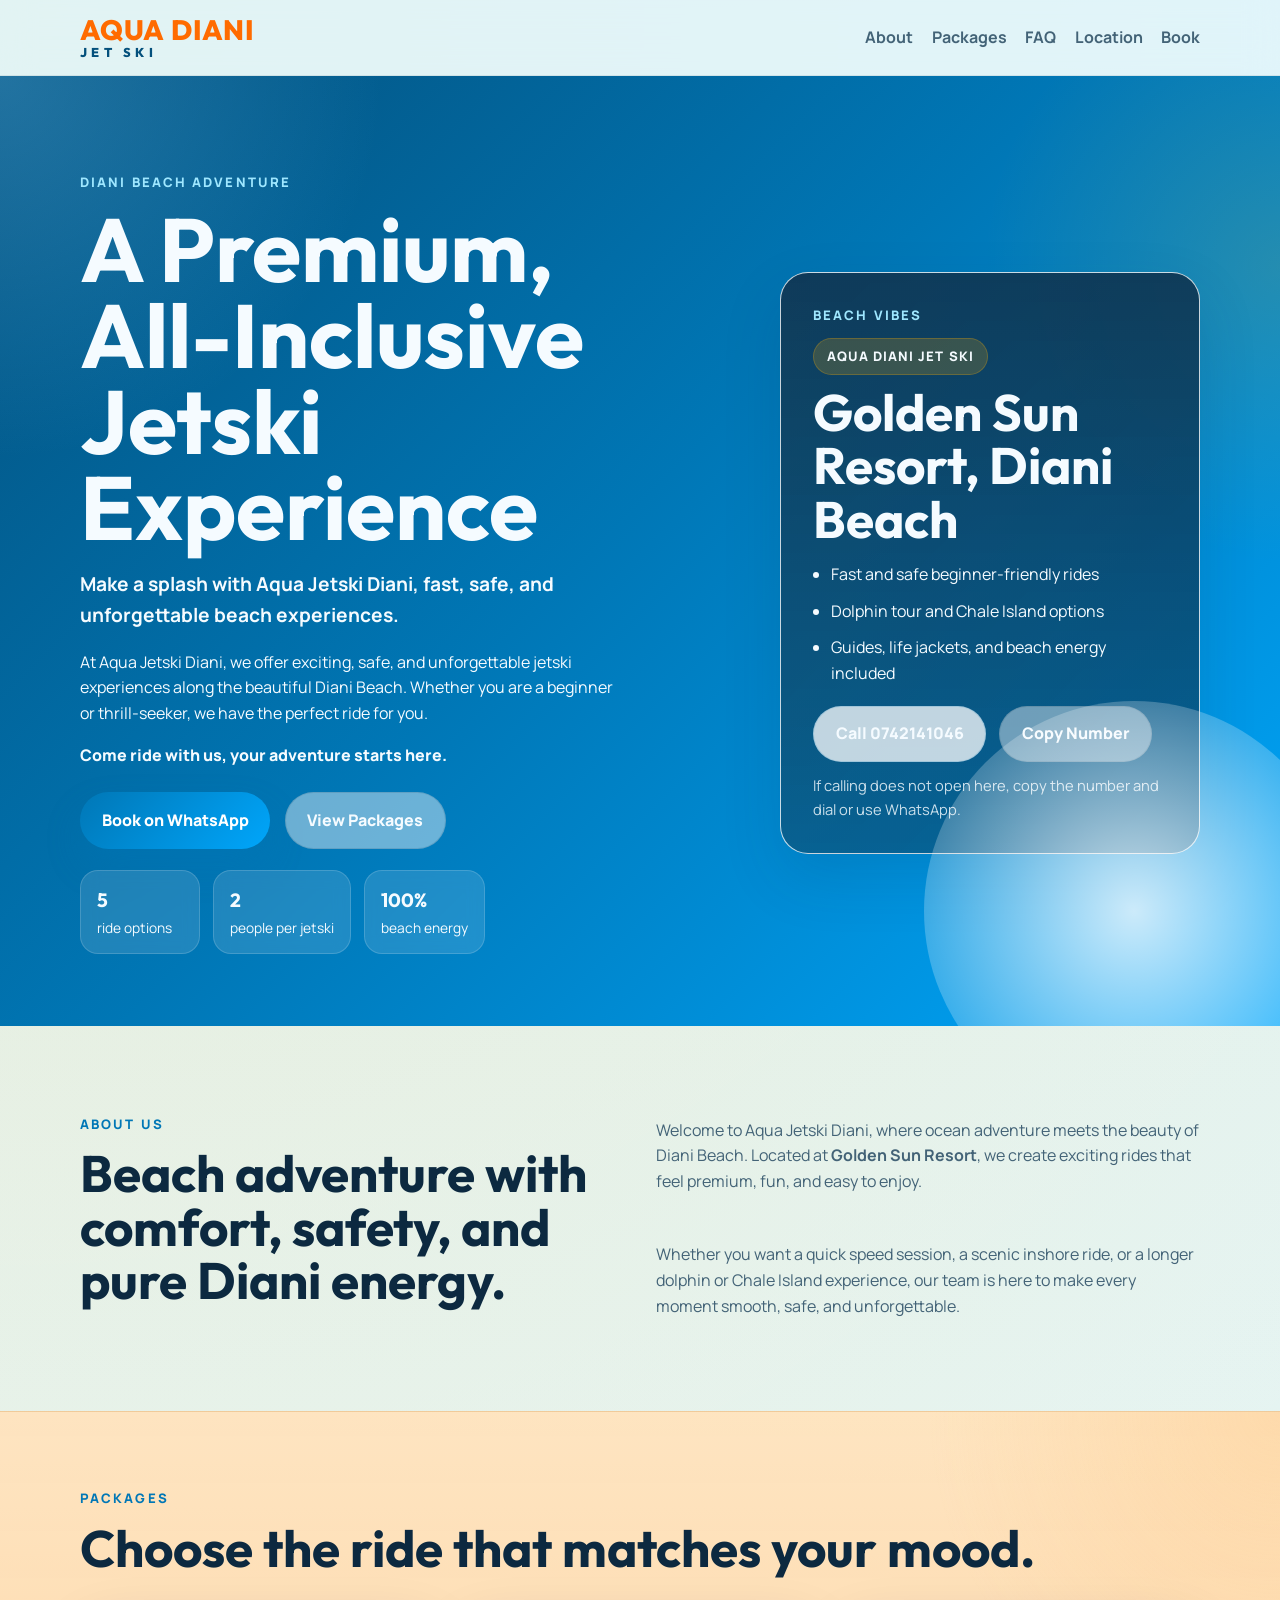
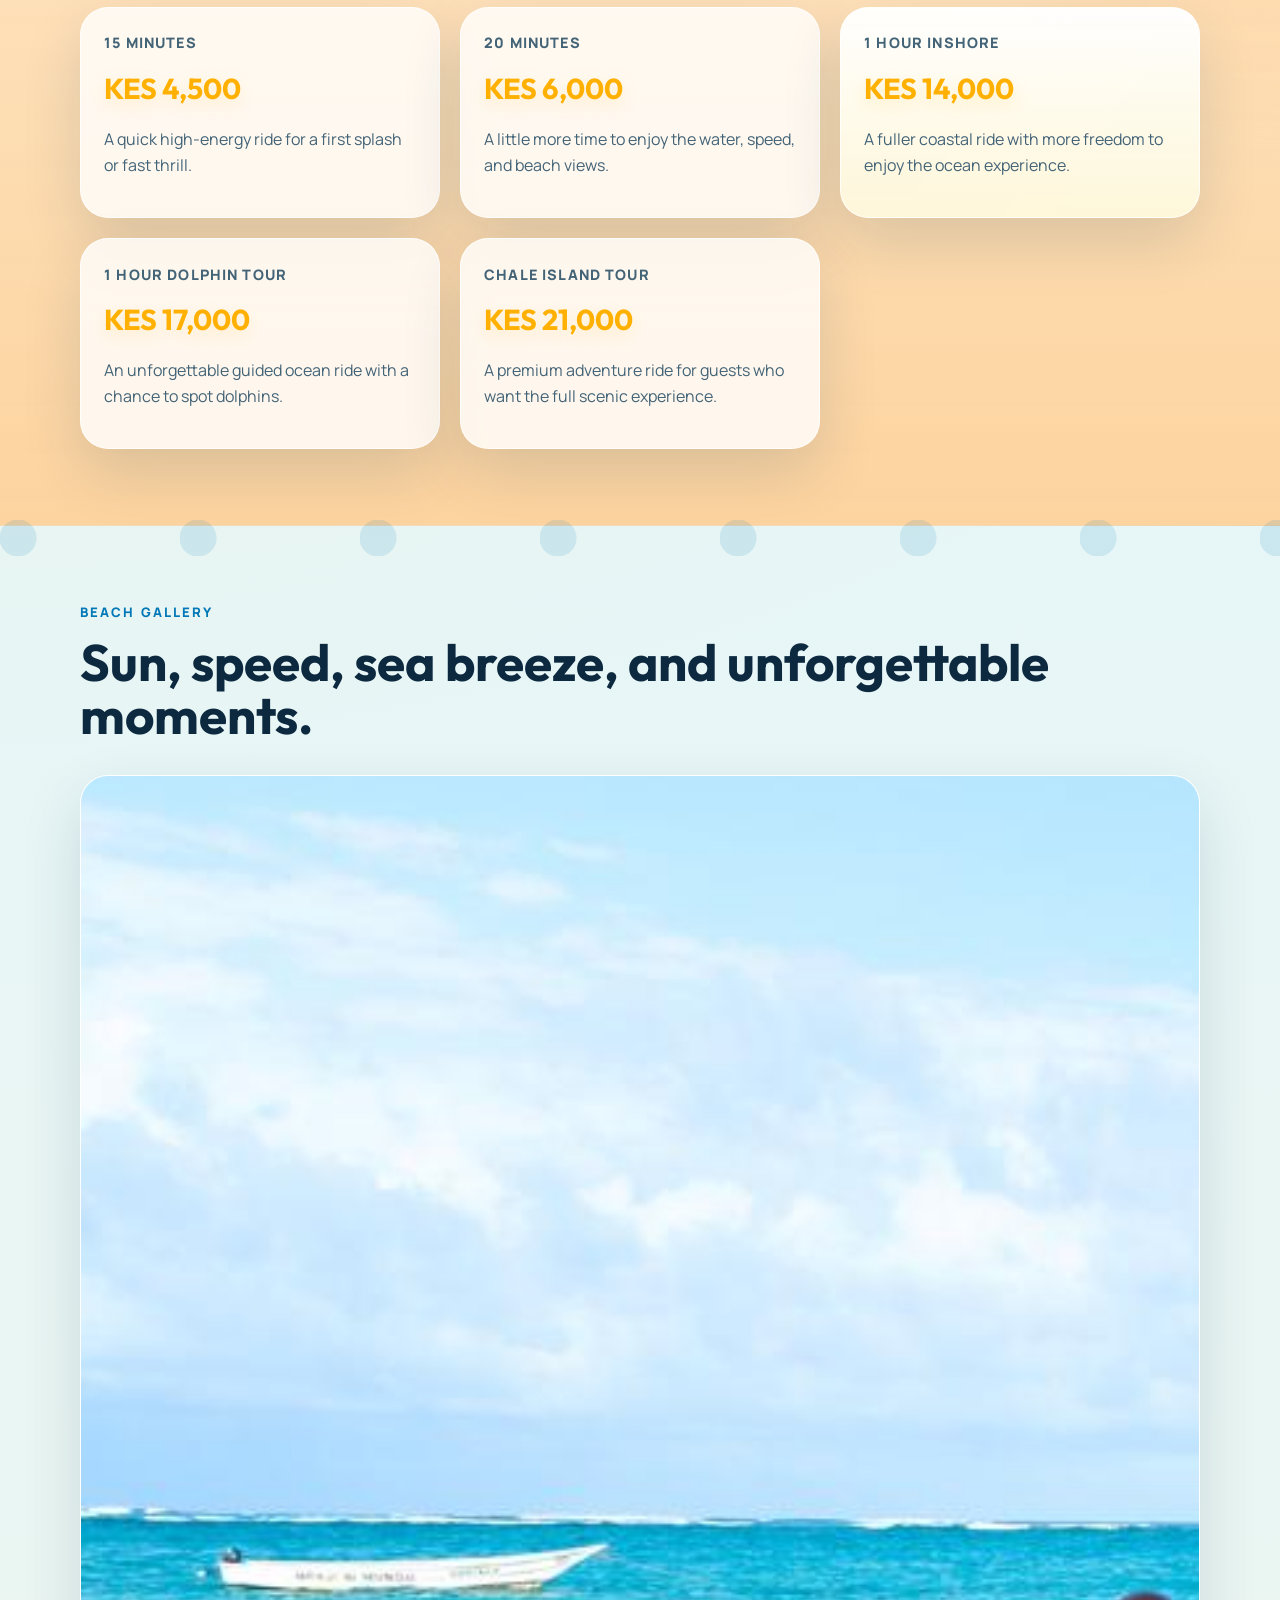
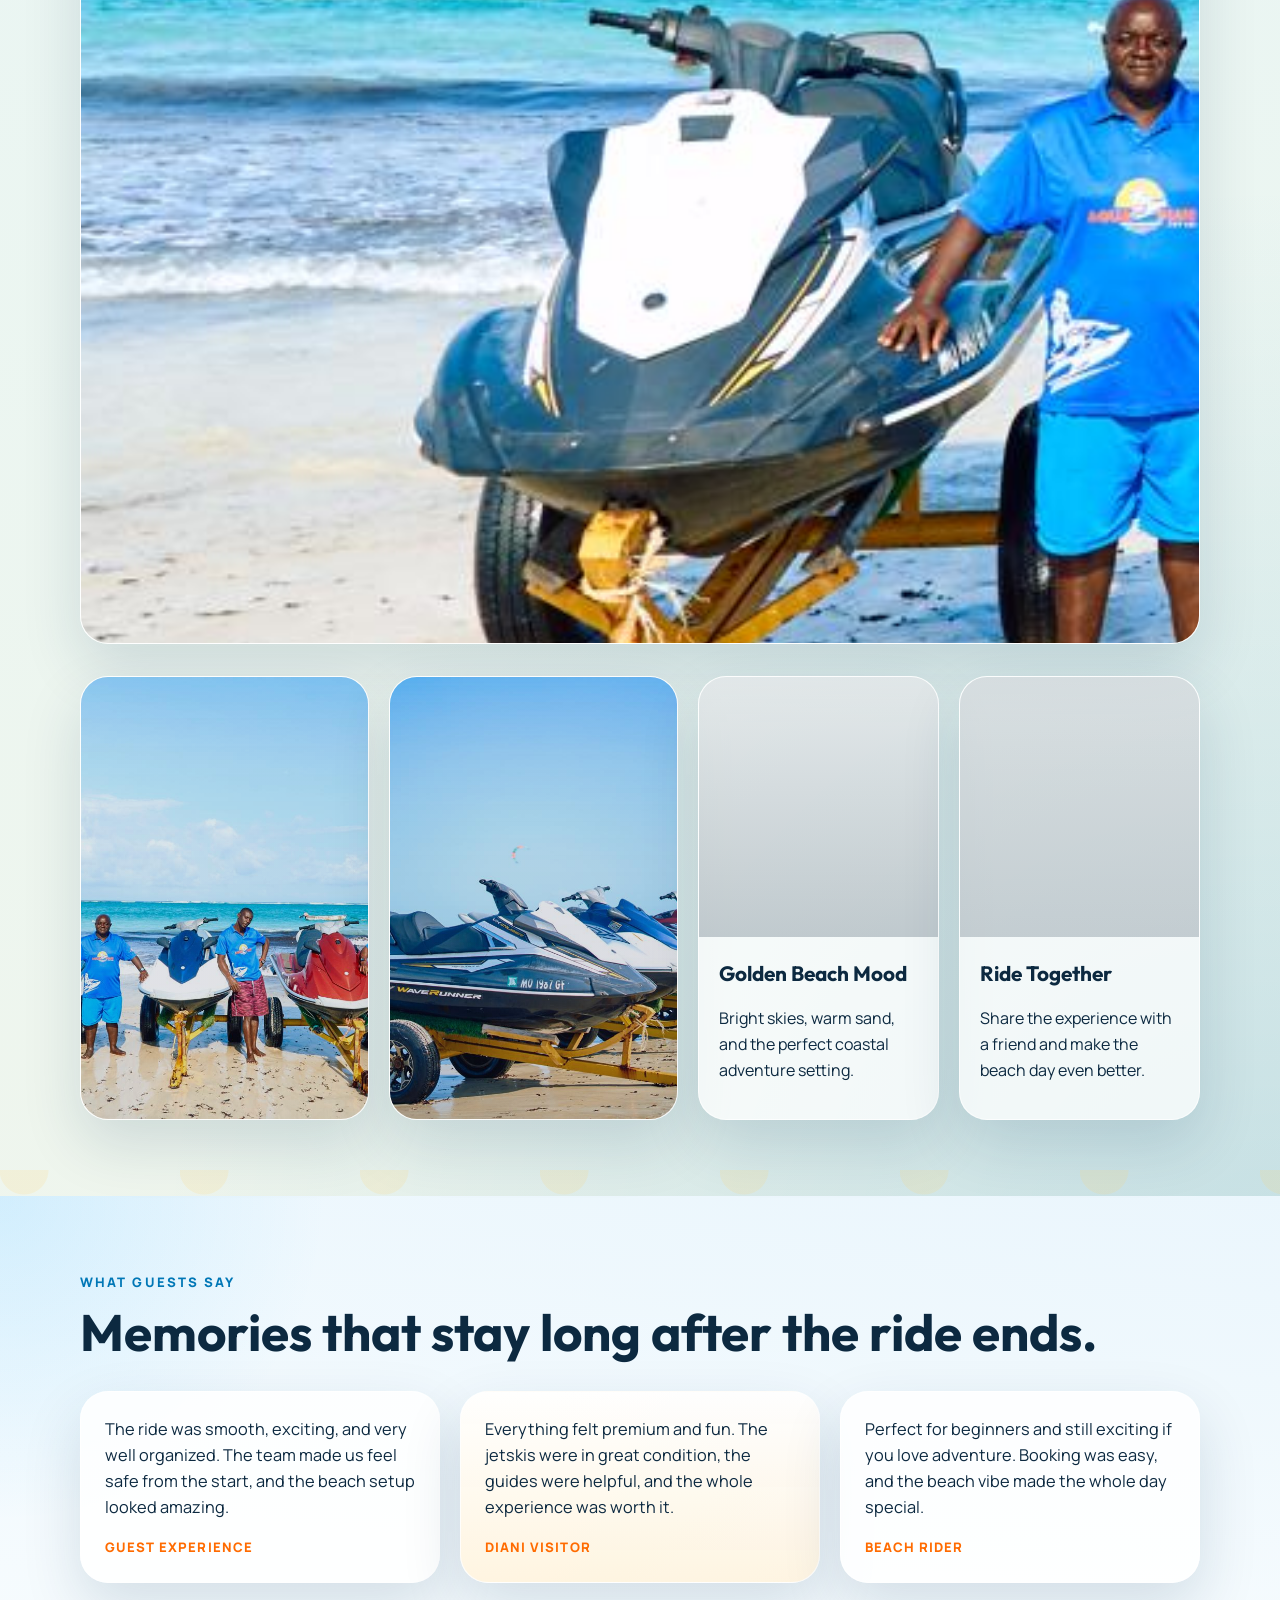
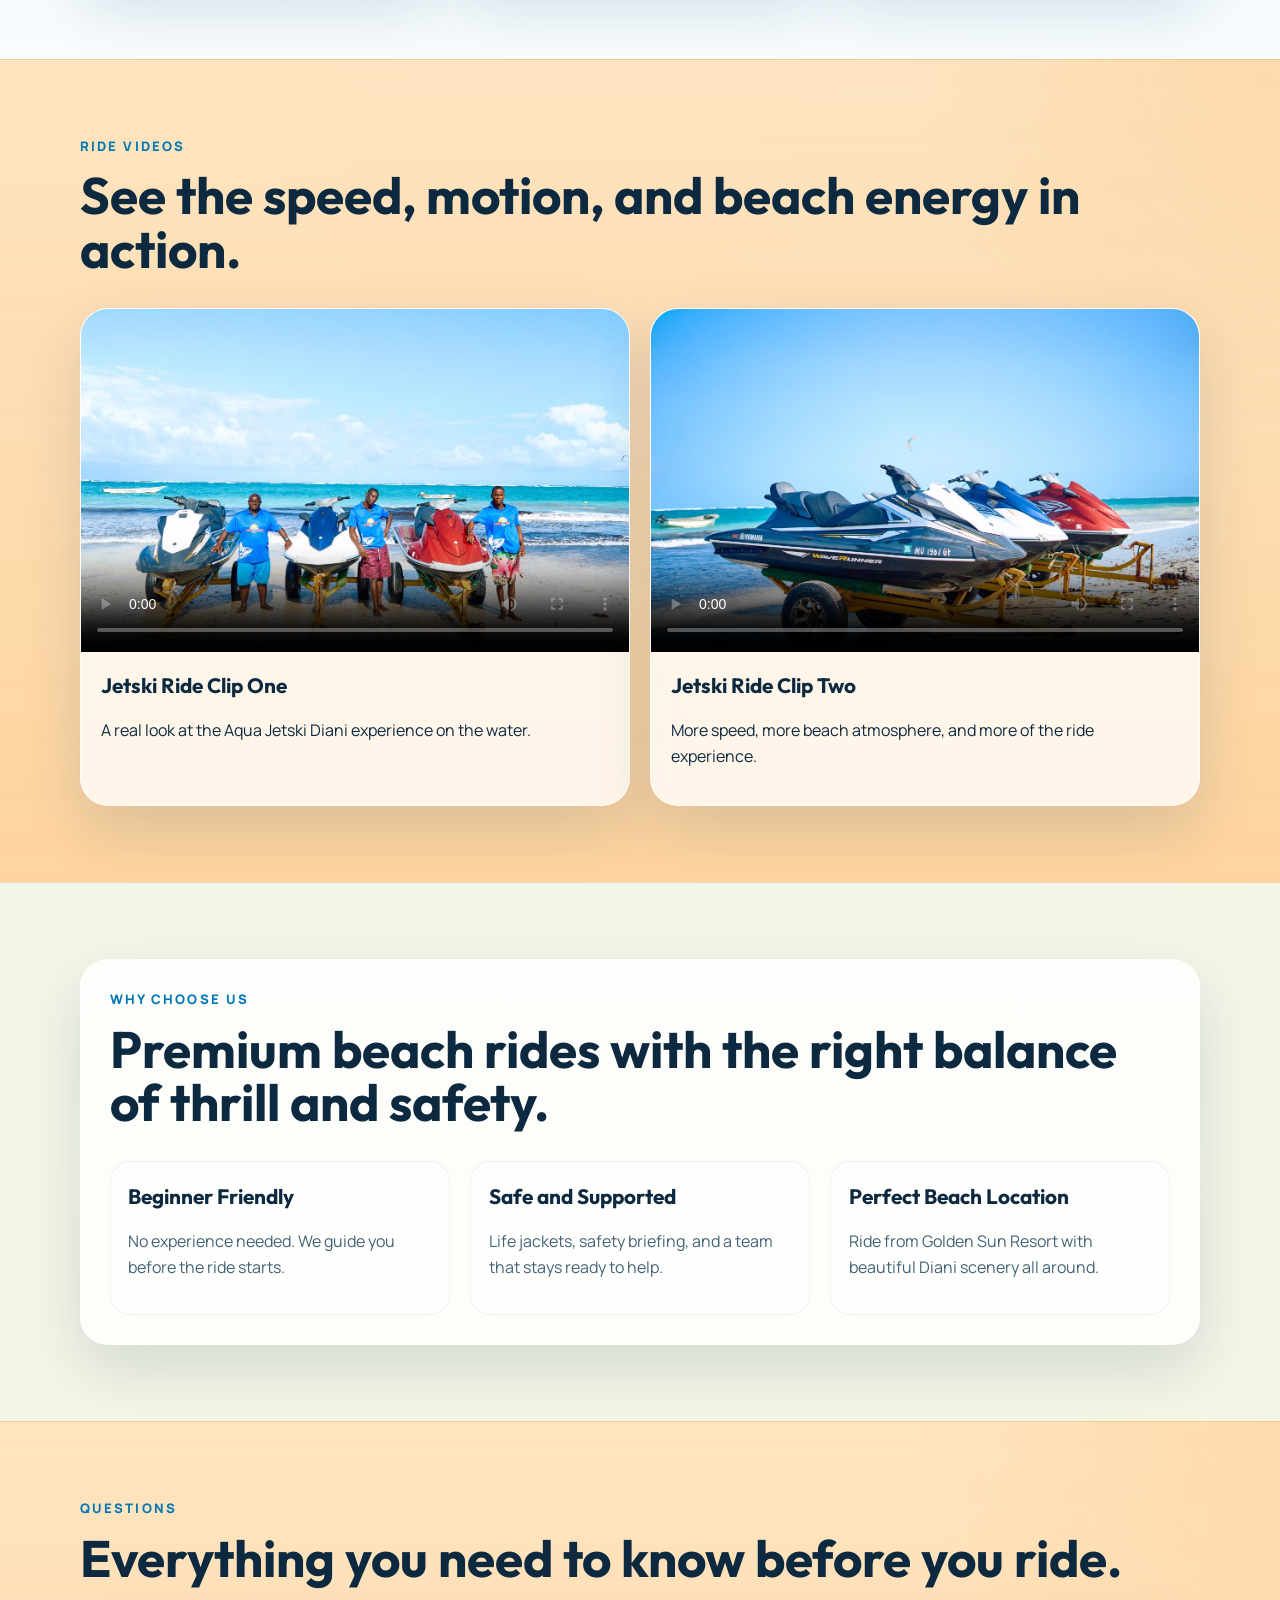
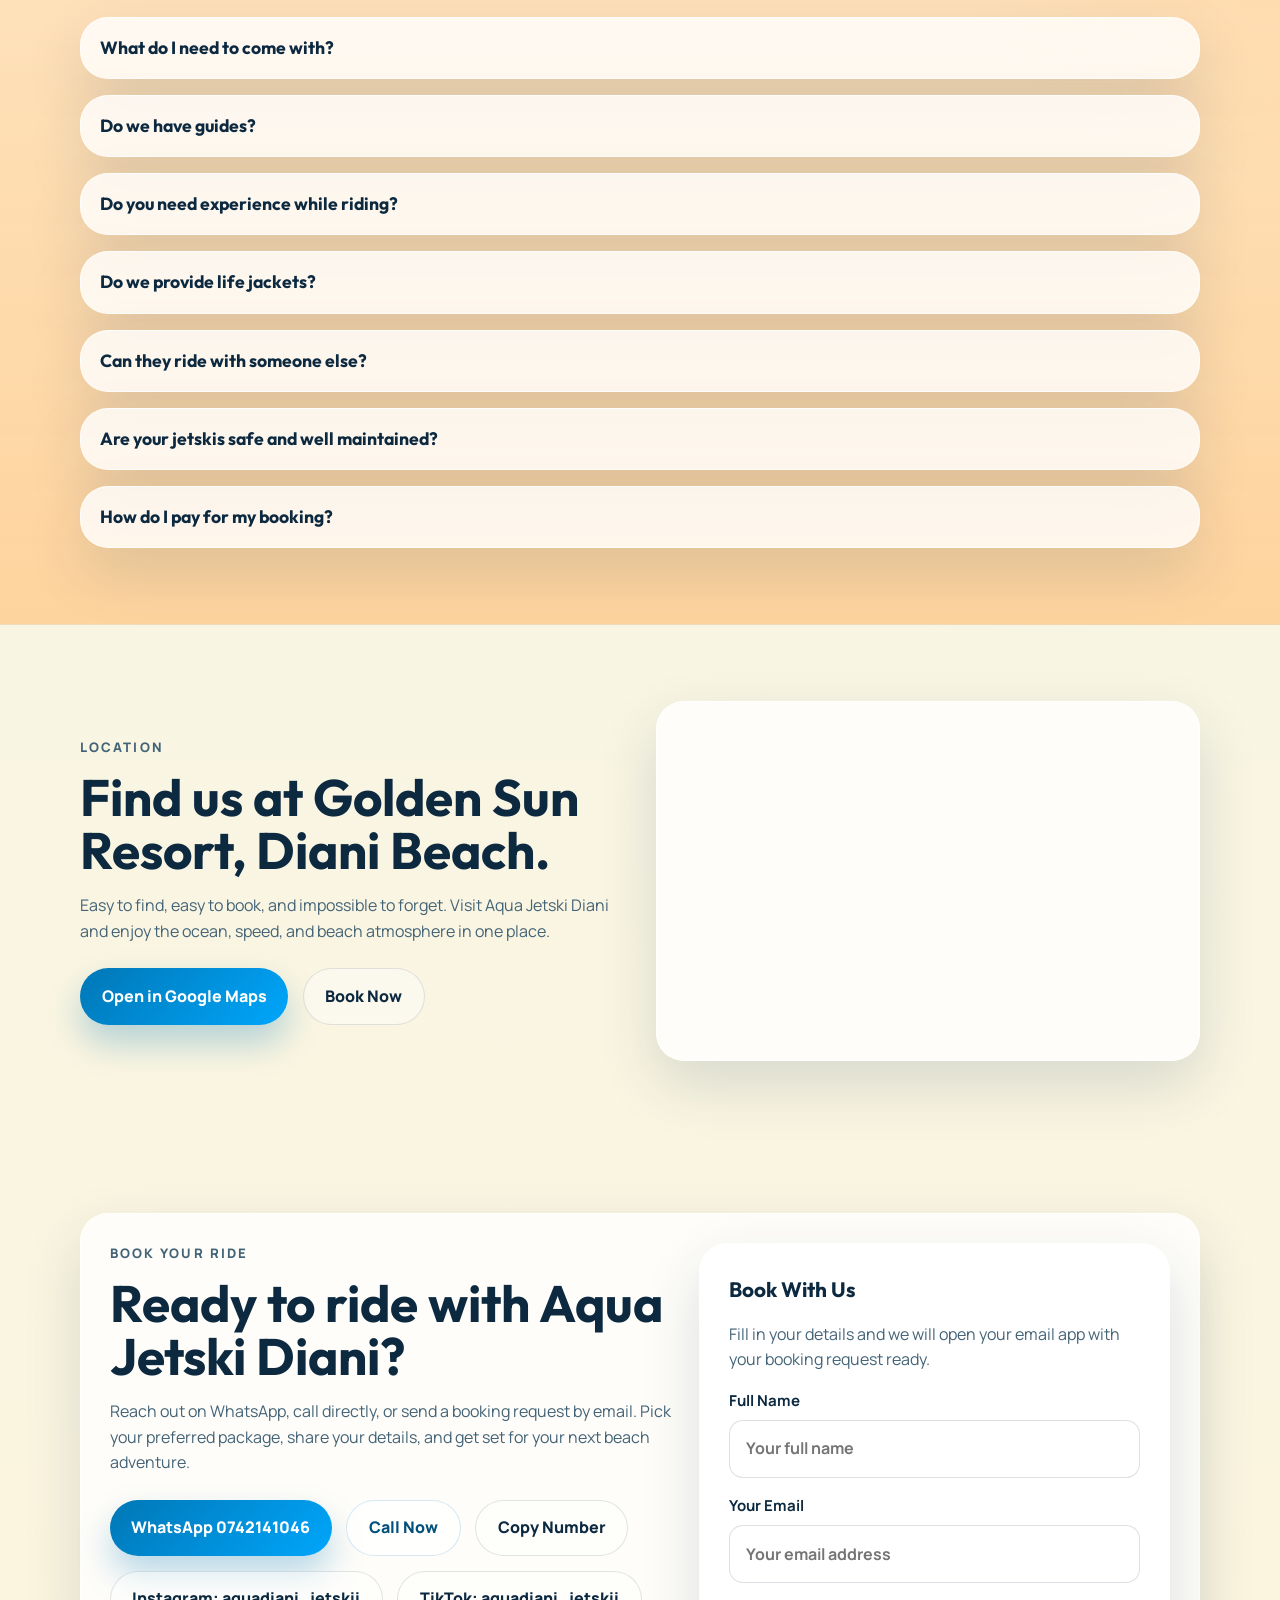
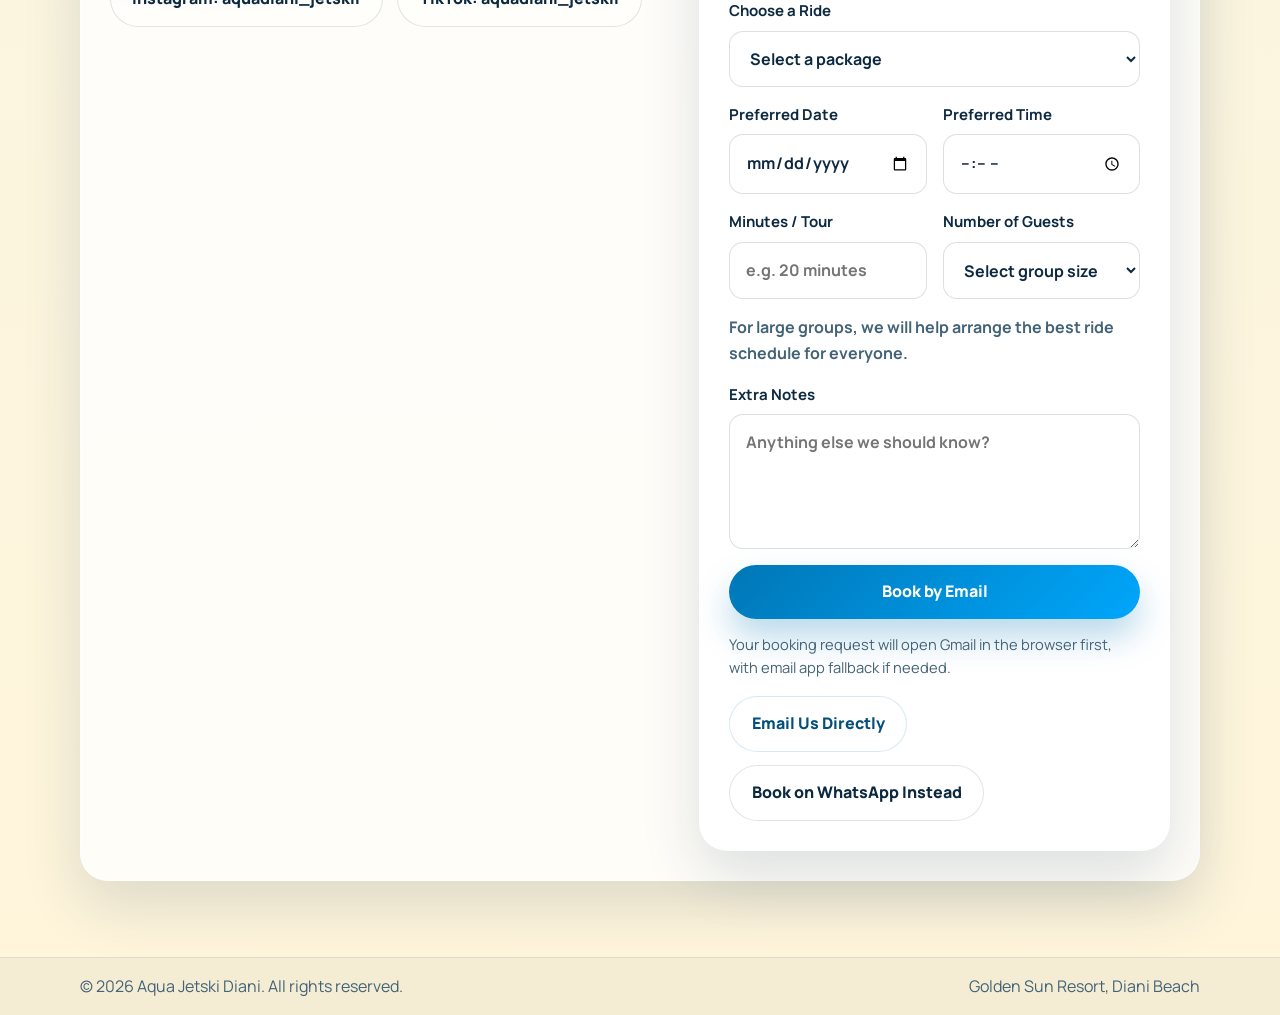
==== index.html @ 15bc35ec "Add files via upload" ====
<!DOCTYPE html>
<html lang="en">
<head>
    <meta charset="UTF-8">
    <meta http-equiv="refresh" content="0; url=aquajetski.html">
    <meta name="viewport" content="width=device-width, initial-scale=1.0">
    <title>Aqua Jetski Diani</title>
    <script>
        window.location.replace("aquajetski.html");
    </script>
</head>
<body>
    <p>Redirecting to <a href="aquajetski.html">Aqua Jetski Diani</a>...</p>
</body>
</html>
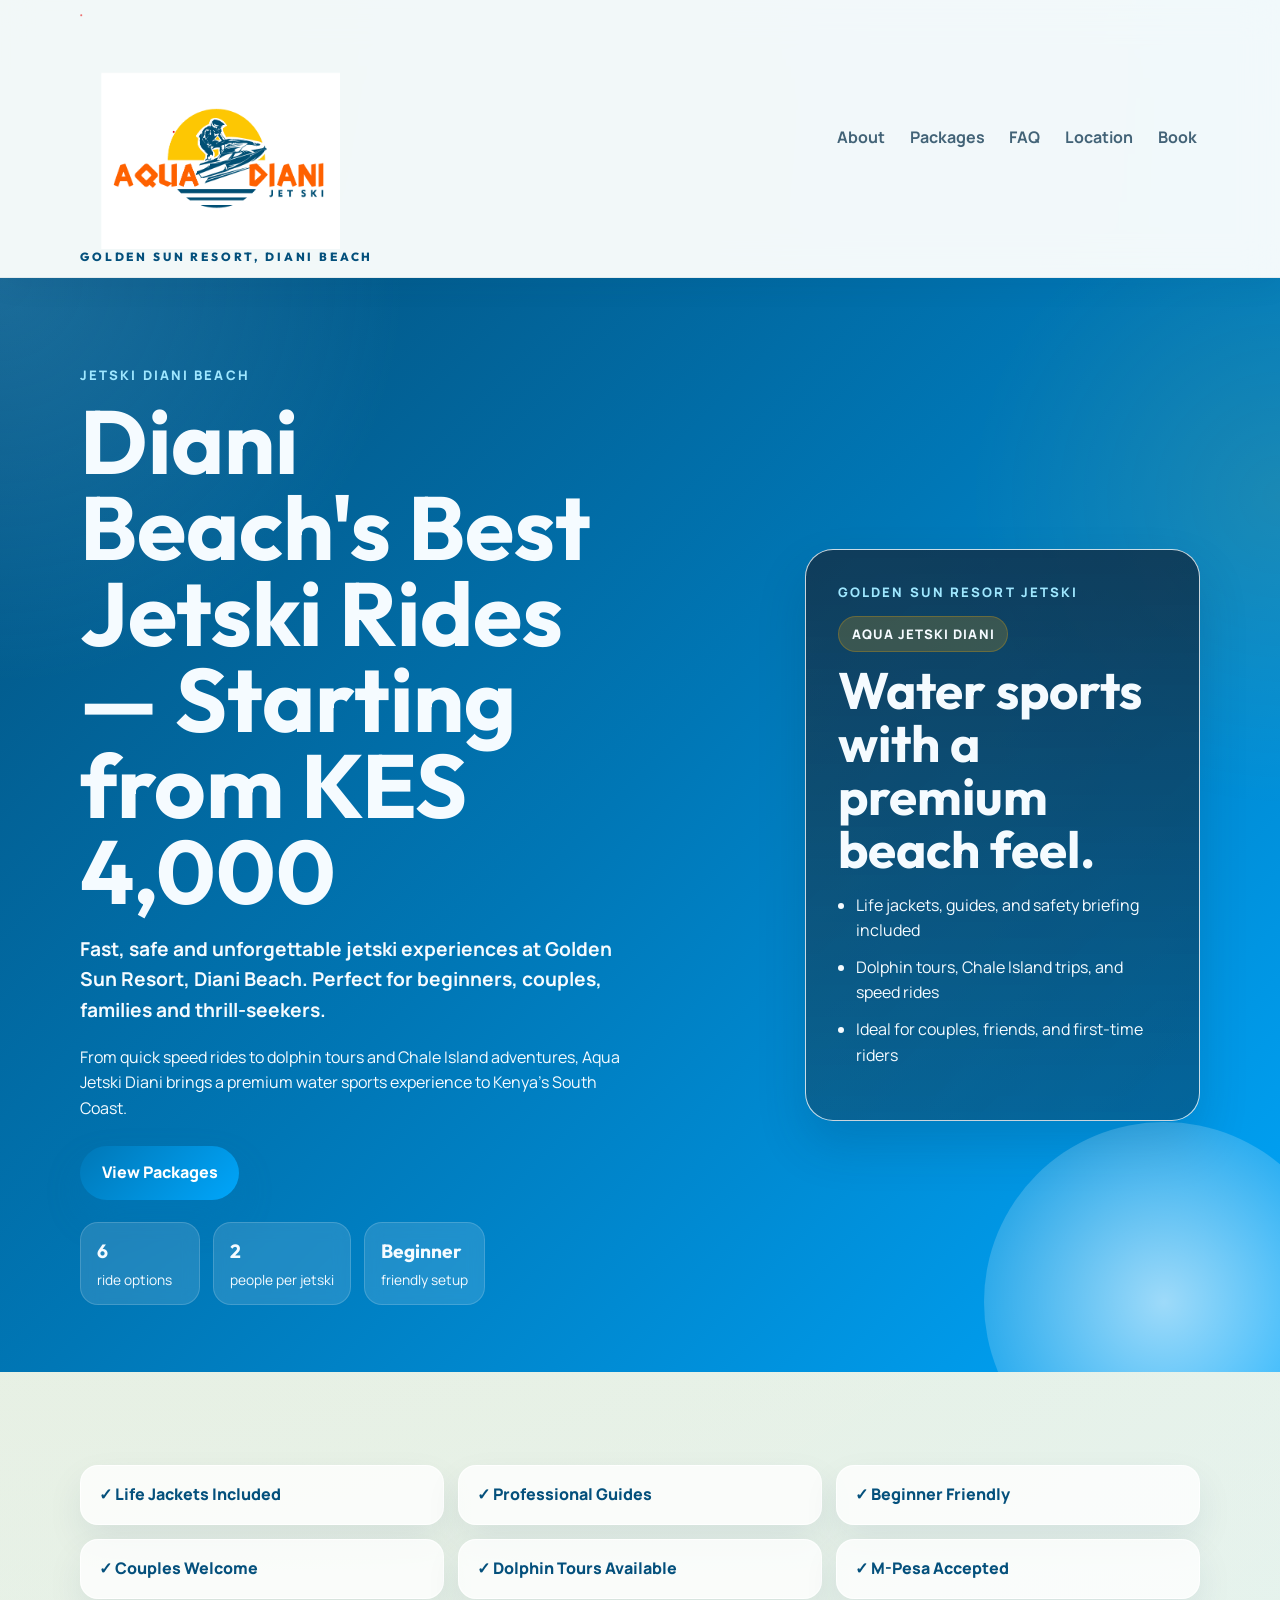
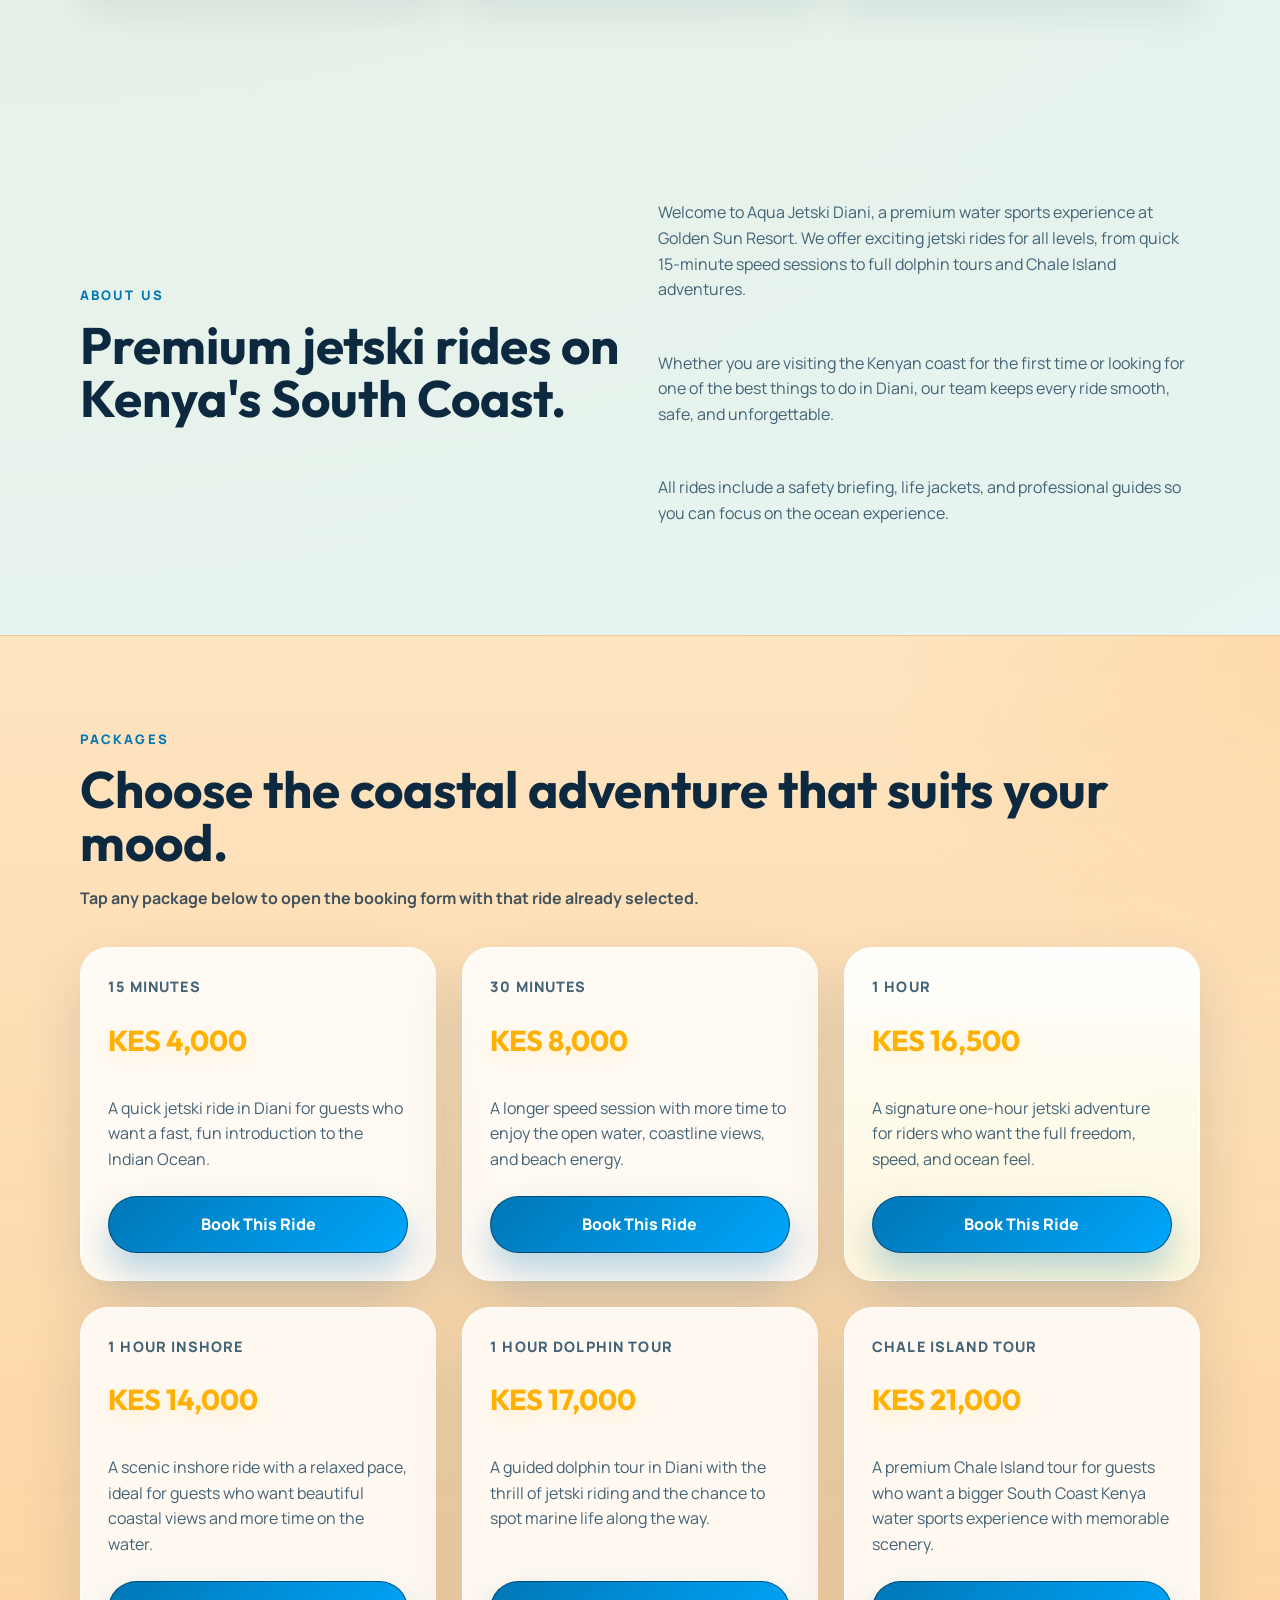
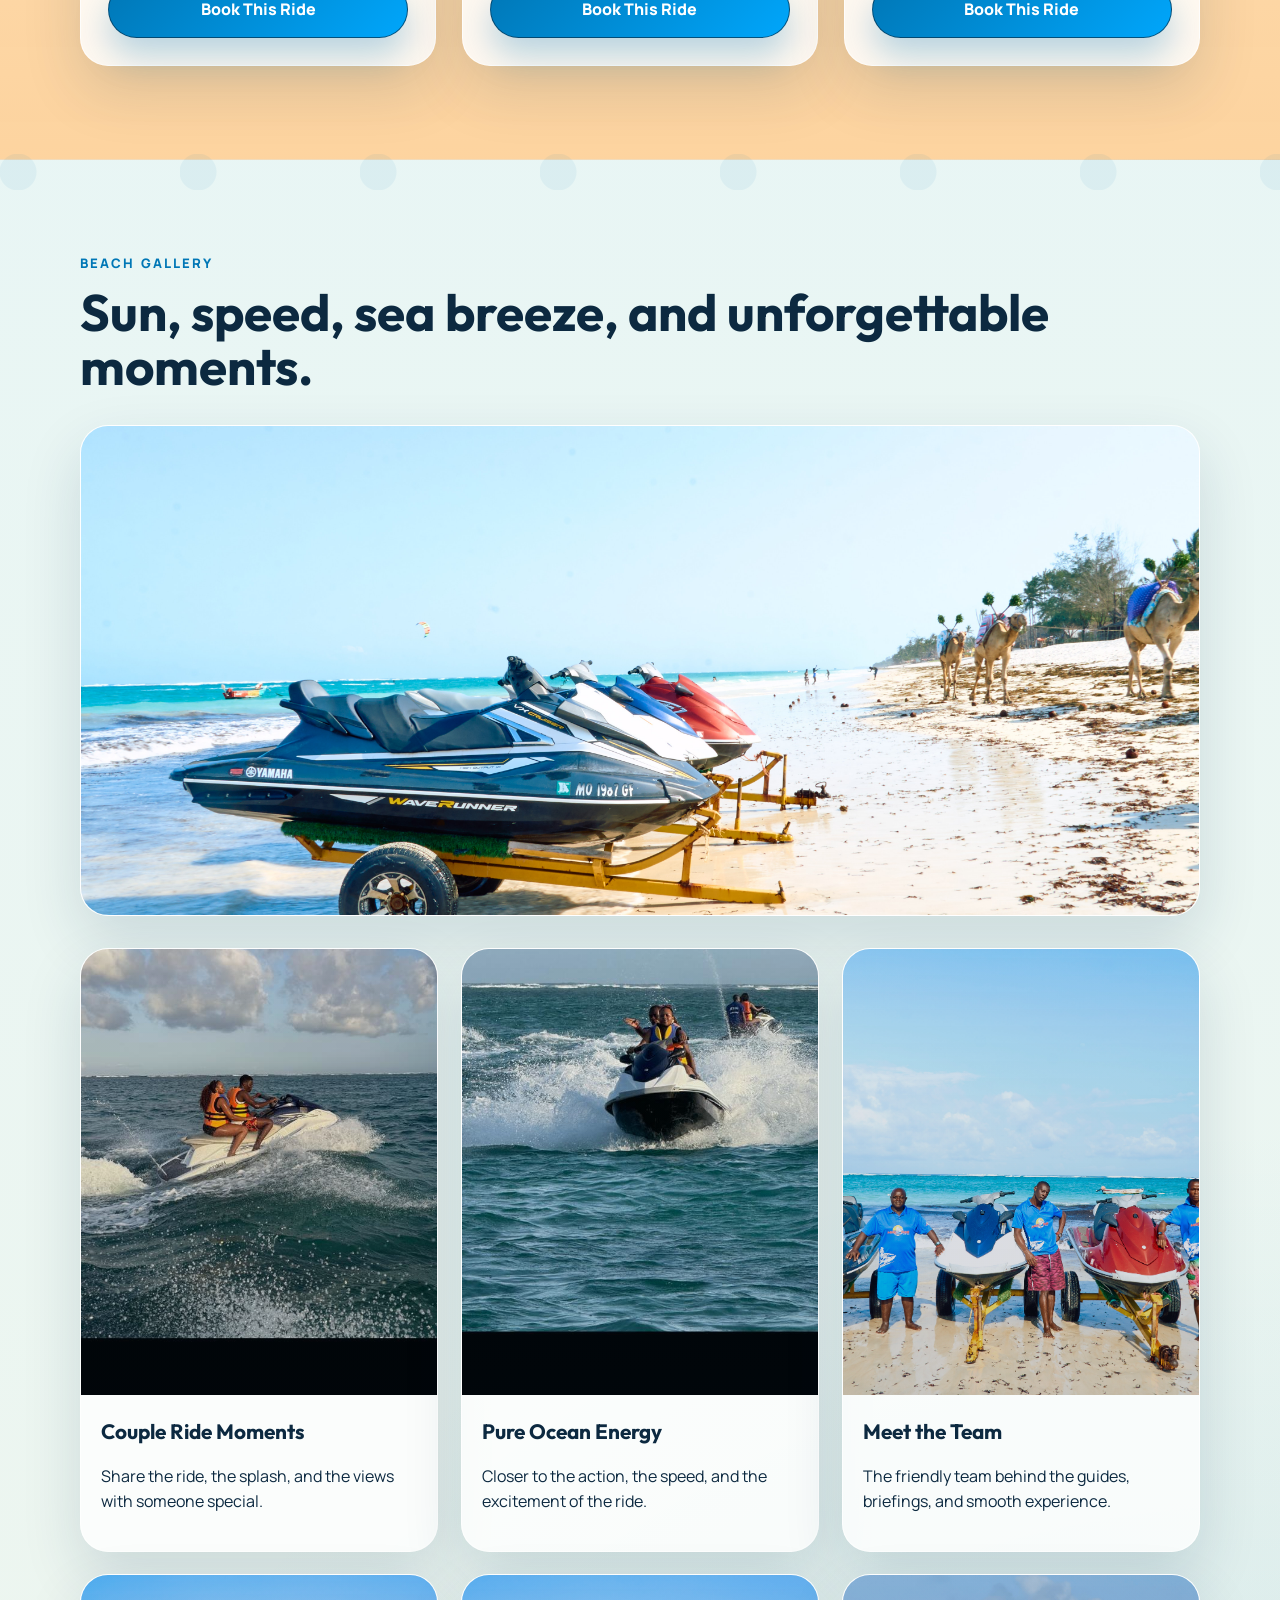
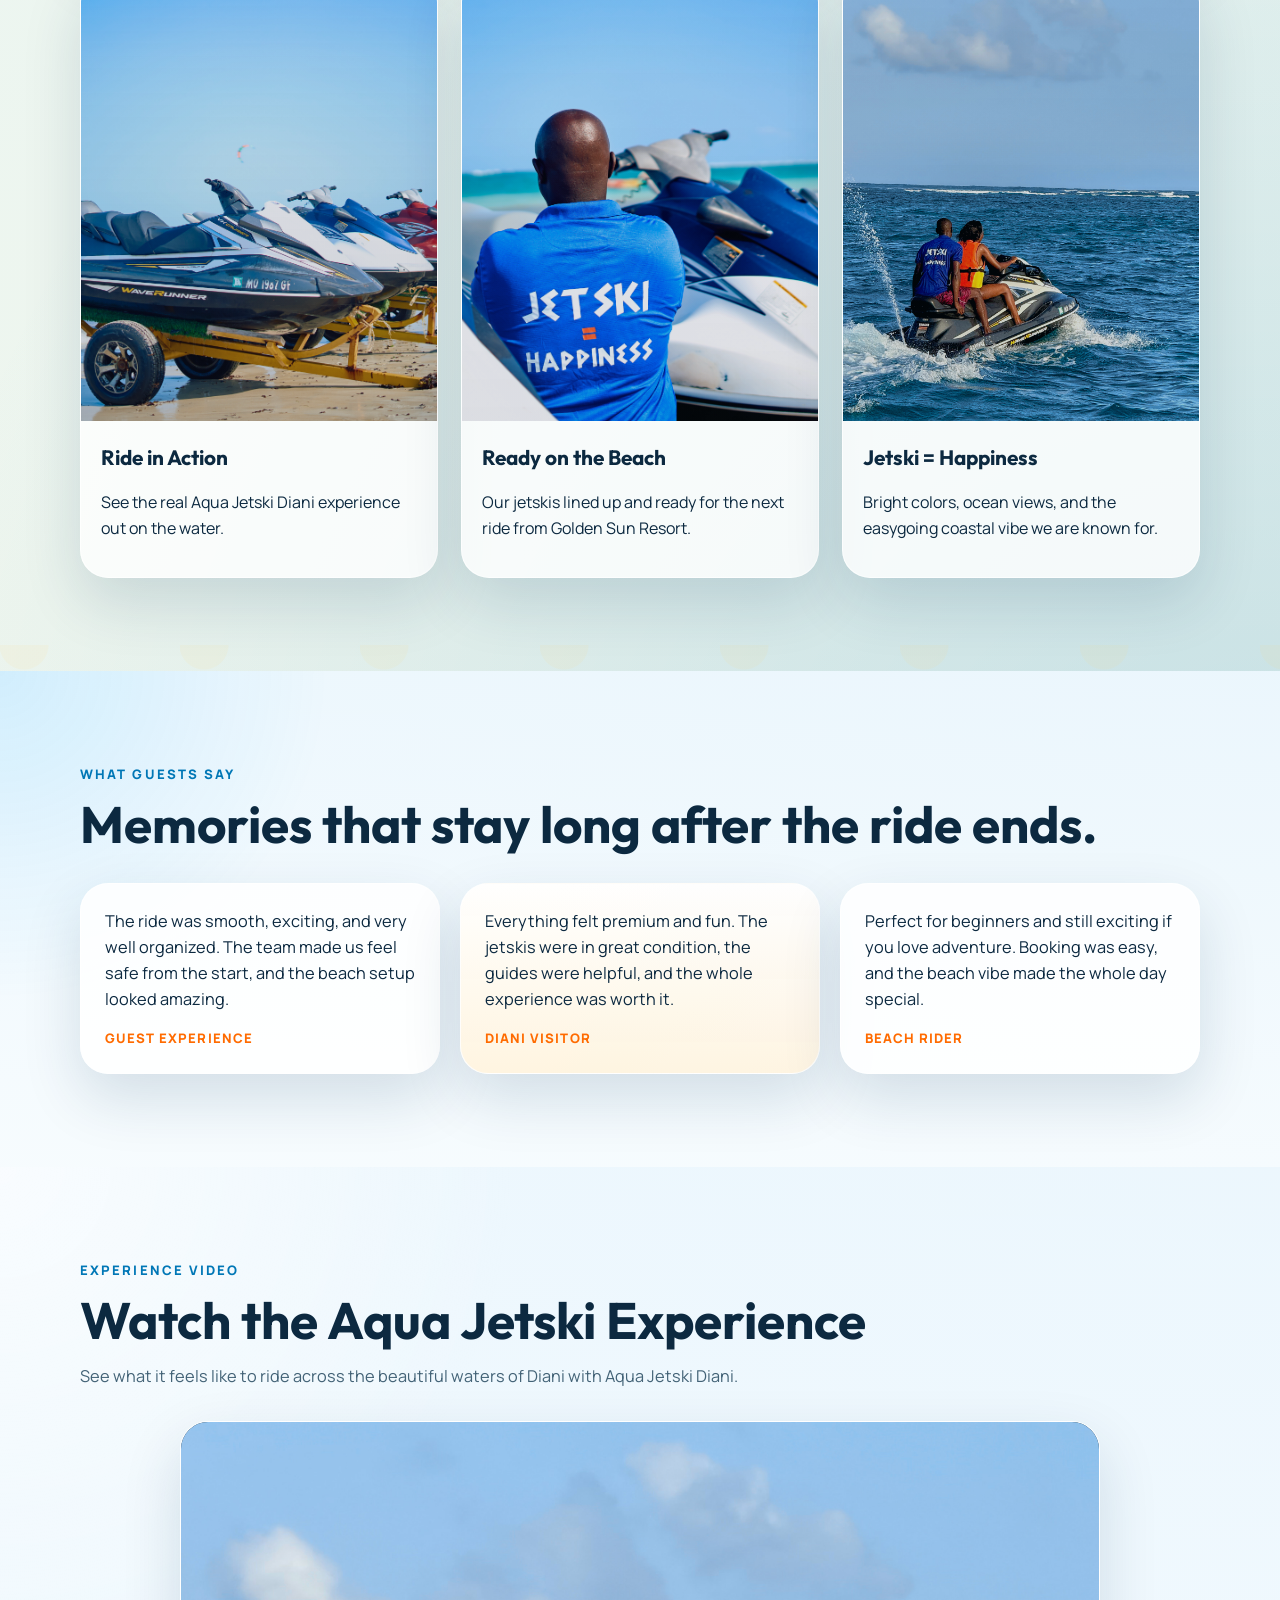
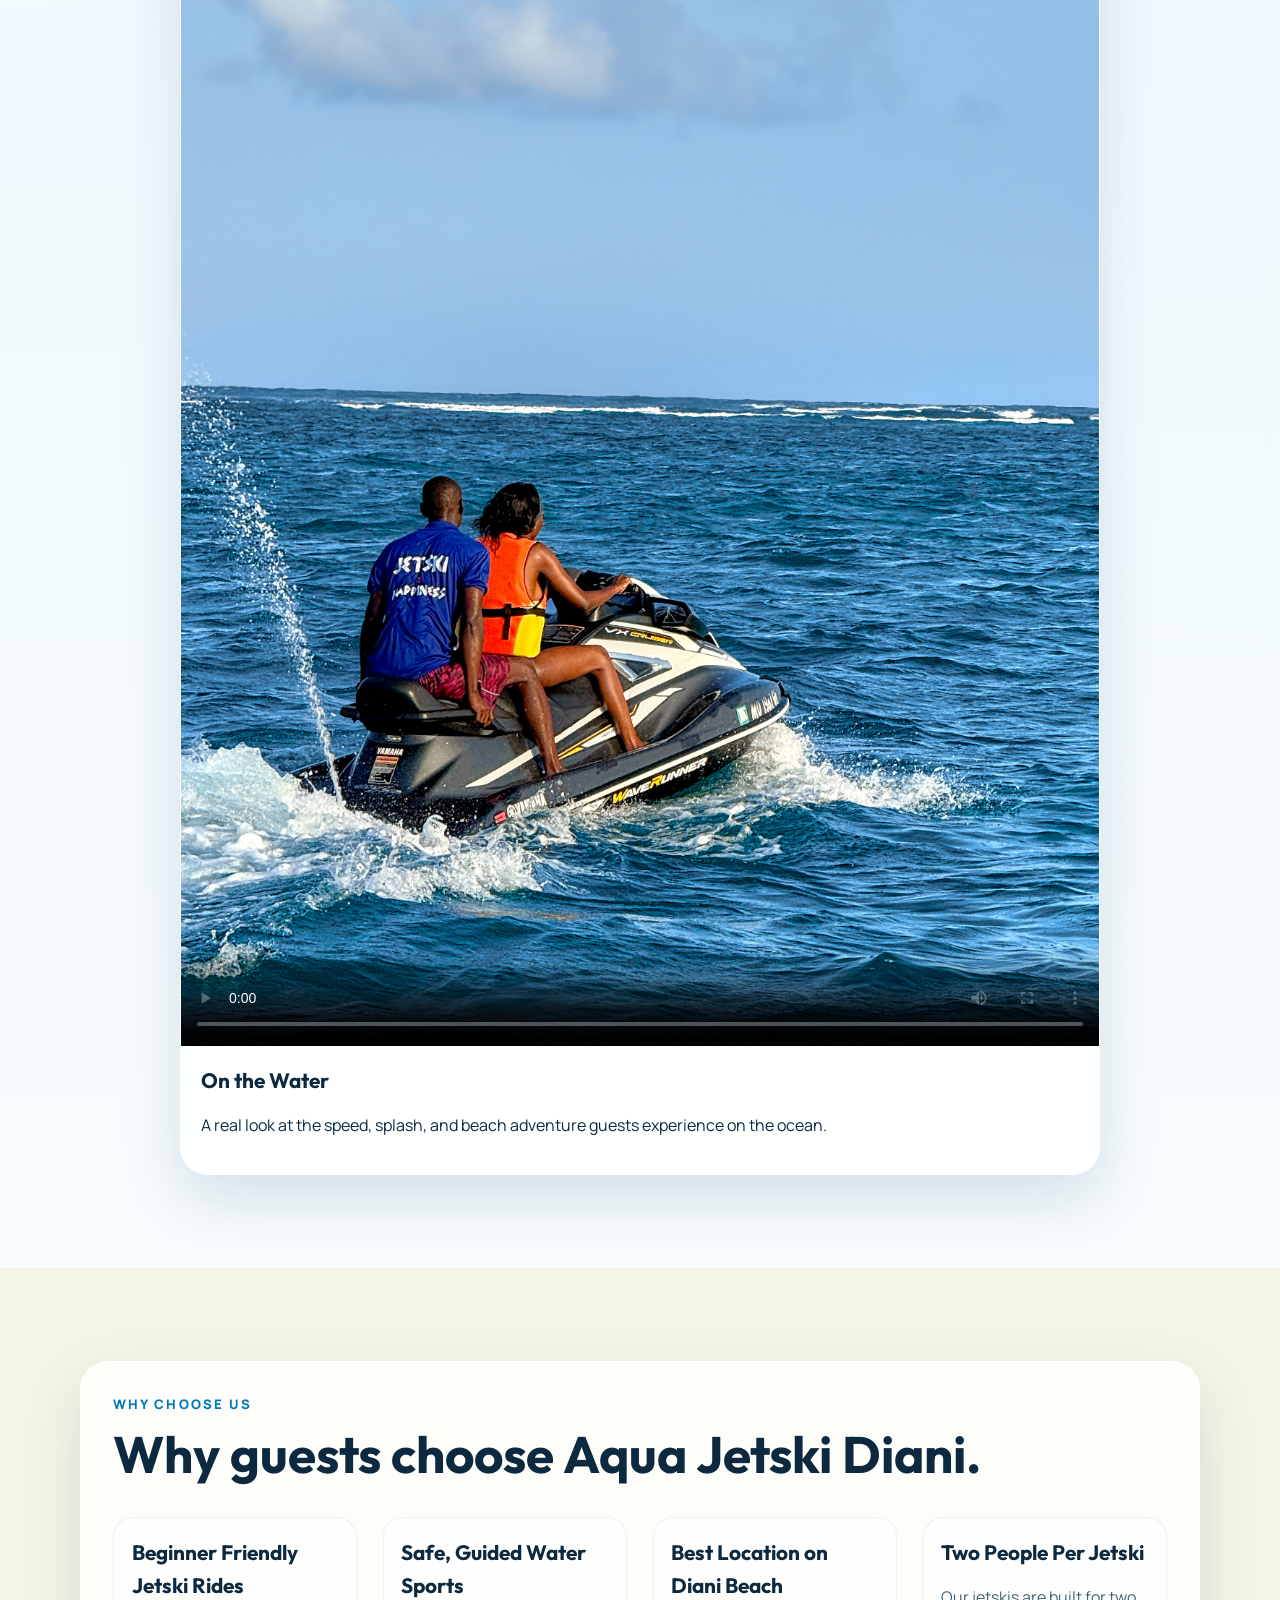
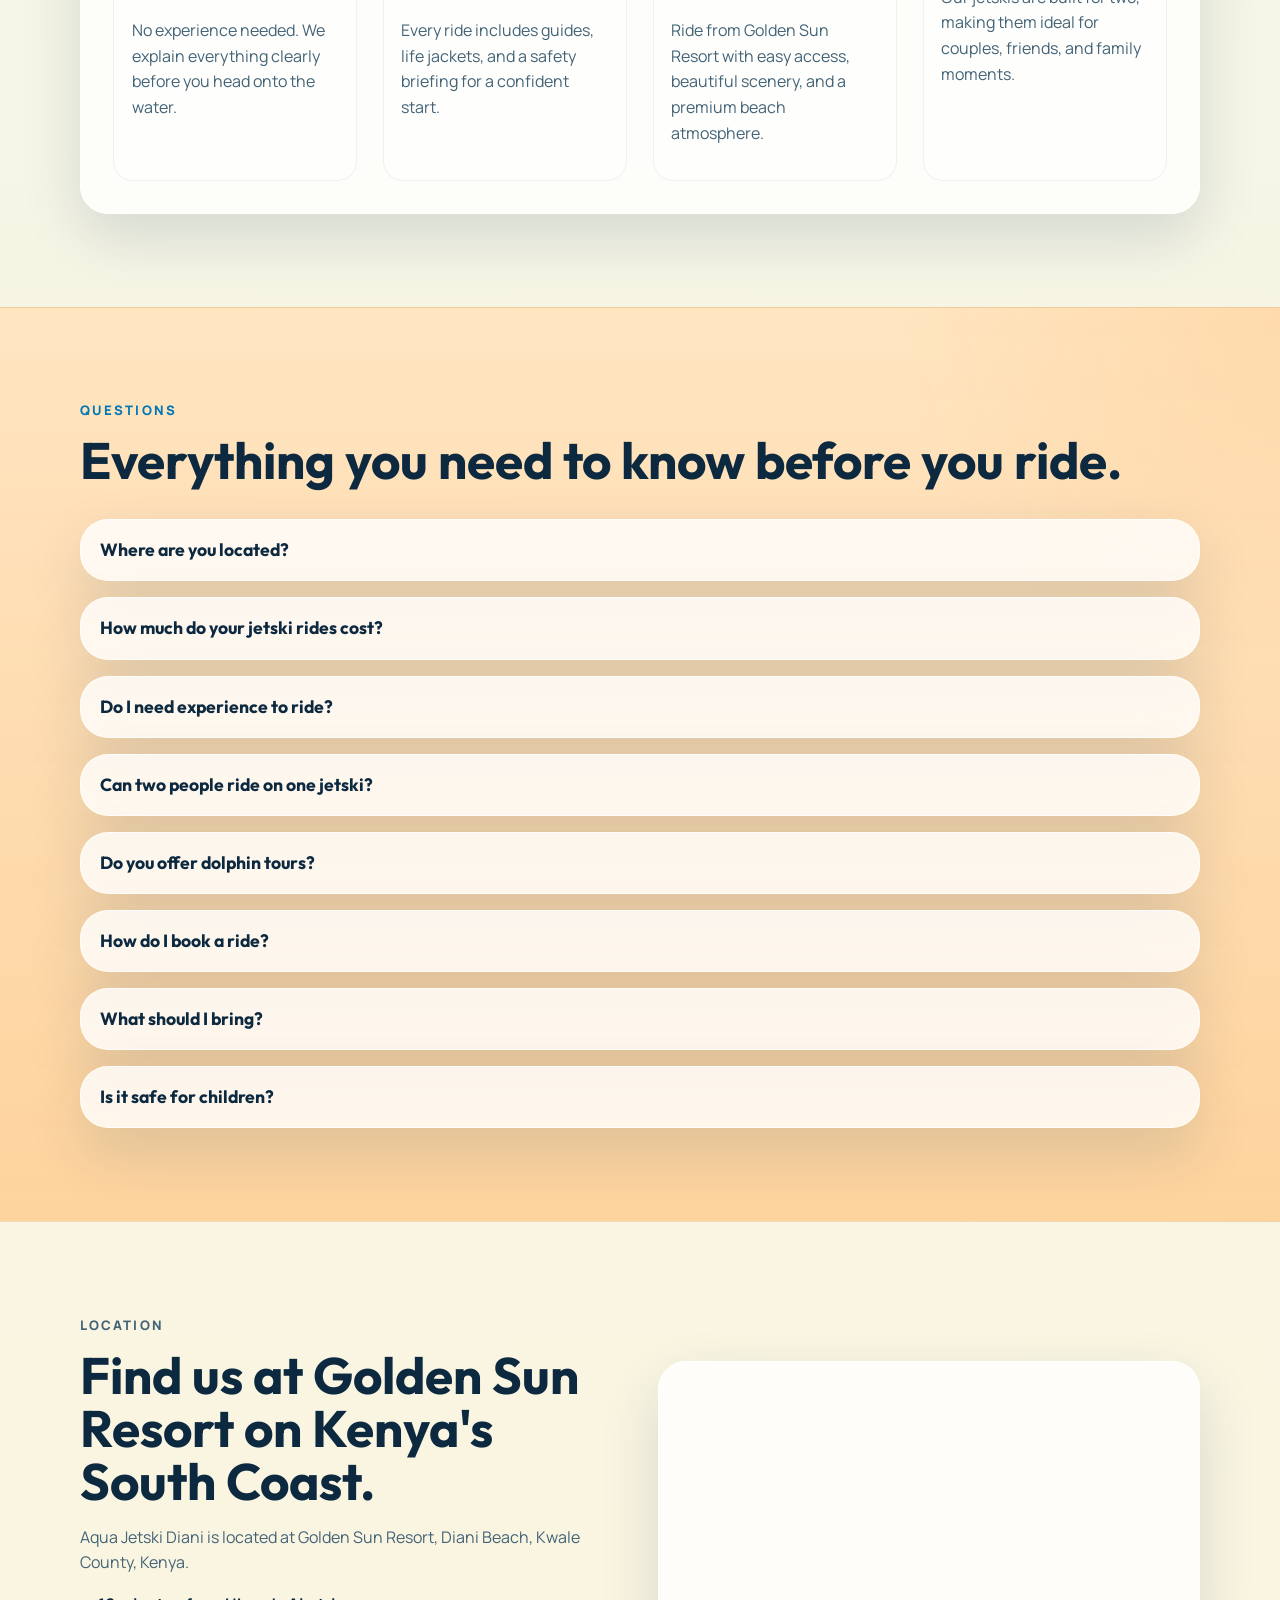
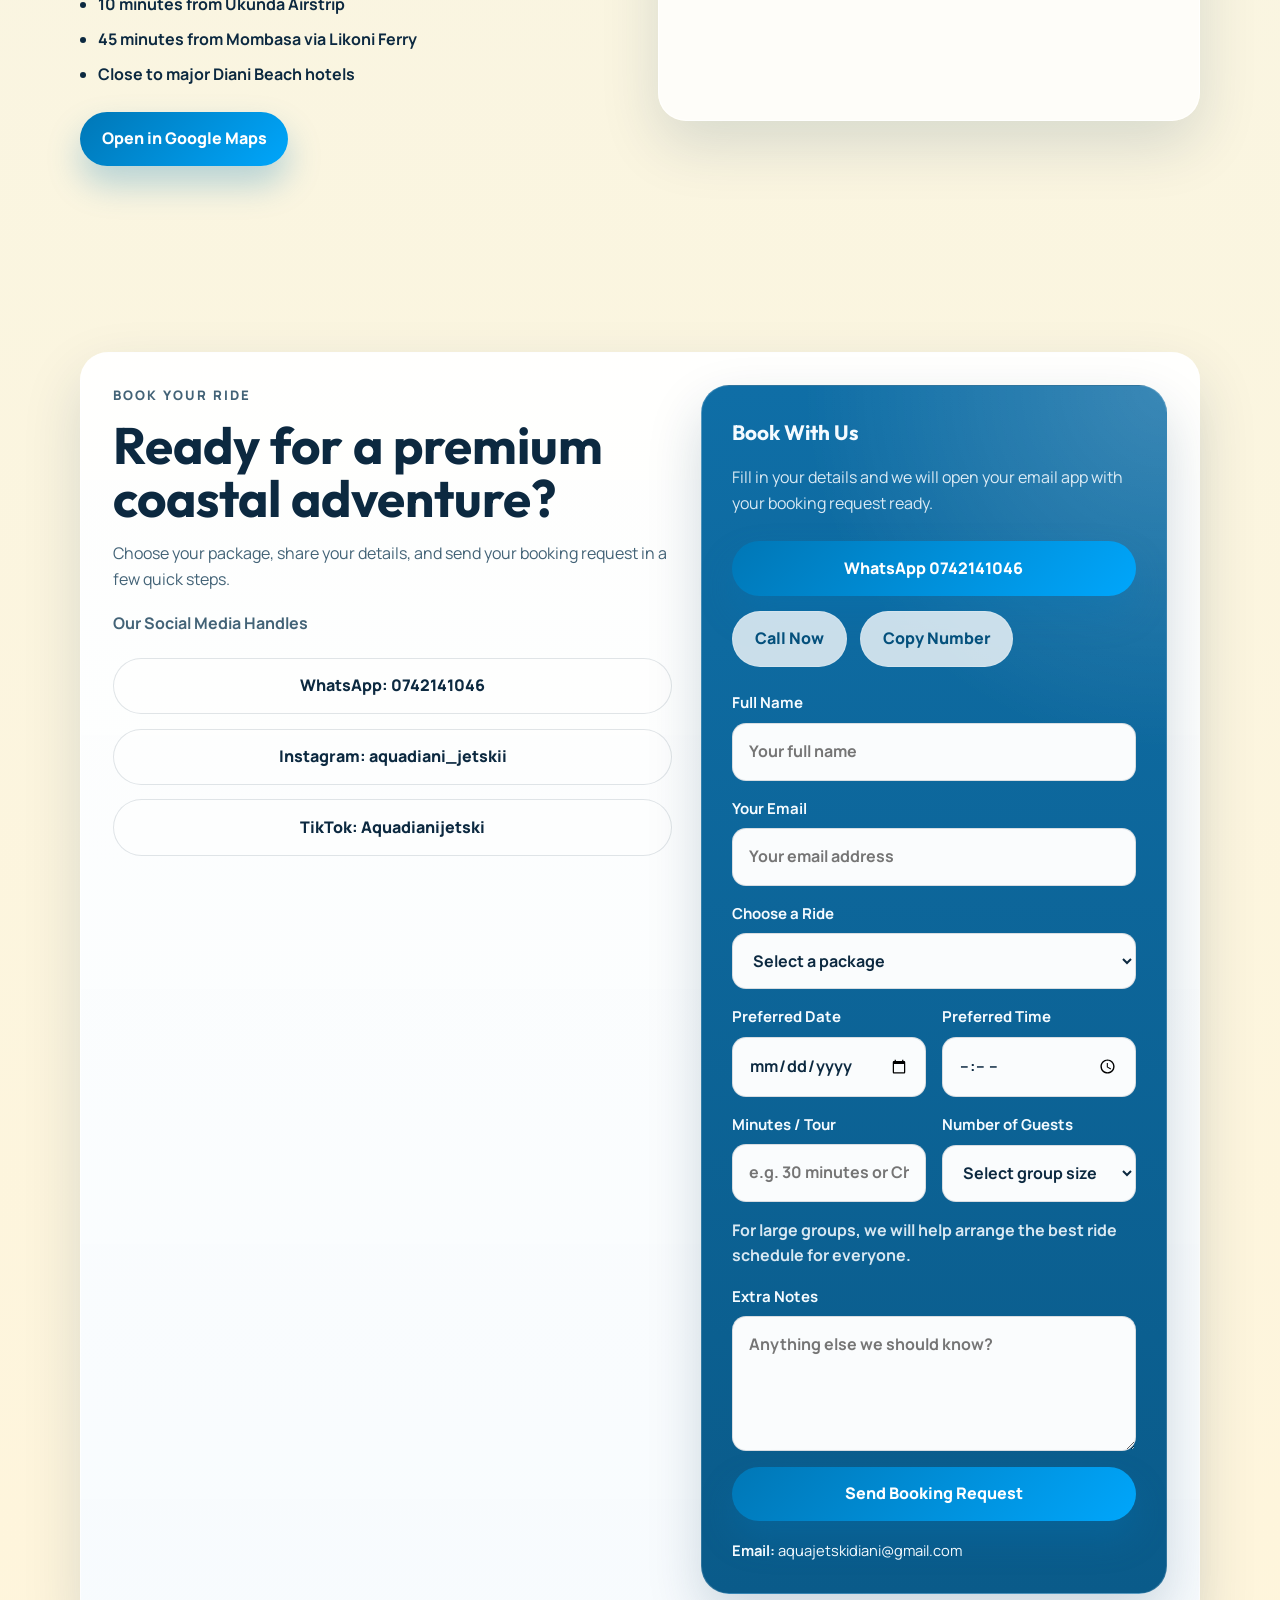
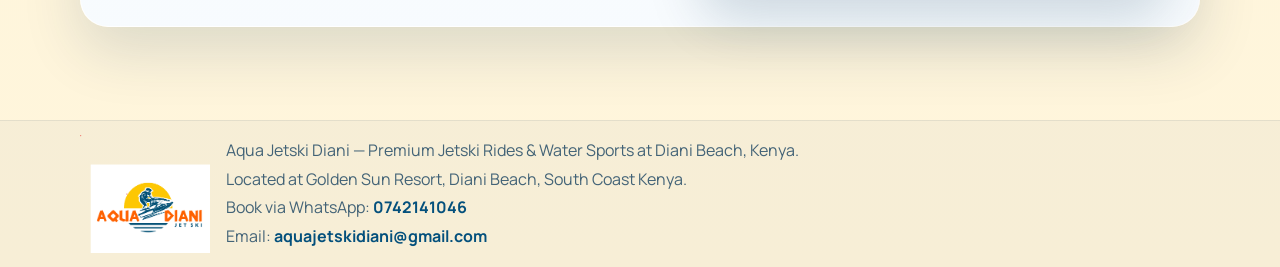
==== commit d8a1aa8a: "Make root URL the main Aqua Jetski homepage" ====
--- a/index.html
+++ b/index.html
@@ -2,14 +2,635 @@
 <html lang="en">
 <head>
     <meta charset="UTF-8">
-    <meta http-equiv="refresh" content="0; url=aquajetski.html">
     <meta name="viewport" content="width=device-width, initial-scale=1.0">
-    <title>Aqua Jetski Diani</title>
-    <script>
-        window.location.replace("aquajetski.html");
+    <title>Aqua Jetski Diani | Jetski Rides & Dolphin Tours at Diani Beach | Book Now</title>
+    <meta name="description" content="Book premium jetski rides at Diani Beach from KES 4,000. Enjoy dolphin tours, Chale Island adventures and speed rides at Golden Sun Resort. Beginner friendly, guides and life jackets included. Book via WhatsApp today.">
+    <meta name="robots" content="index, follow">
+    <link rel="canonical" href="https://pinky-art.github.io/aqua-jetski-diani/">
+    <meta property="og:type" content="website">
+    <meta property="og:title" content="Aqua Jetski Diani | Jetski Rides & Dolphin Tours at Diani Beach | Book Now">
+    <meta property="og:description" content="Book premium jetski rides at Diani Beach from KES 4,000. Enjoy dolphin tours, Chale Island adventures and speed rides at Golden Sun Resort. Beginner friendly, guides and life jackets included. Book via WhatsApp today.">
+    <meta property="og:url" content="https://pinky-art.github.io/aqua-jetski-diani/">
+    <meta property="og:image" content="https://pinky-art.github.io/aqua-jetski-diani/gallery-showcase.jpeg">
+    <meta property="og:image:alt" content="Aqua Jetski Diani jetskis lined up on the beach at Golden Sun Resort">
+    <meta property="og:site_name" content="Aqua Jetski Diani">
+    <meta name="twitter:card" content="summary_large_image">
+    <meta name="twitter:title" content="Aqua Jetski Diani | Jetski Rides & Dolphin Tours at Diani Beach | Book Now">
+    <meta name="twitter:description" content="Book premium jetski rides at Diani Beach from KES 4,000. Enjoy dolphin tours, Chale Island adventures and speed rides at Golden Sun Resort. Beginner friendly, guides and life jackets included.">
+    <meta name="twitter:image" content="https://pinky-art.github.io/aqua-jetski-diani/gallery-showcase.jpeg">
+    <link rel="preconnect" href="https://fonts.googleapis.com">
+    <link rel="preconnect" href="https://fonts.gstatic.com" crossorigin>
+    <link href="https://fonts.googleapis.com/css2?family=Outfit:wght@400;500;600;700;800&family=Manrope:wght@400;500;600;700&display=swap" rel="stylesheet">
+    <link rel="stylesheet" href="aquajetski.css">
+    <script type="application/ld+json">
+        {
+            "@context": "https://schema.org",
+            "@type": "SportsActivityLocation",
+            "name": "Aqua Jetski Diani",
+            "description": "Premium jetski rides, dolphin tours, and Chale Island adventures at Golden Sun Resort, Diani Beach, Kenya.",
+            "url": "https://pinky-art.github.io/aqua-jetski-diani/",
+            "image": "https://pinky-art.github.io/aqua-jetski-diani/gallery-showcase.jpeg",
+            "telephone": "+254742141046",
+            "email": "aquajetskidiani@gmail.com",
+            "priceRange": "KES 4,000 - KES 21,000",
+            "address": {
+                "@type": "PostalAddress",
+                "streetAddress": "Golden Sun Resort",
+                "addressLocality": "Diani Beach",
+                "addressRegion": "Kwale County",
+                "addressCountry": "KE"
+            },
+            "areaServed": [
+                "Diani Beach",
+                "Kwale County",
+                "South Coast Kenya"
+            ],
+            "sameAs": [
+                "https://www.instagram.com/aquadiani_jetskii/",
+                "https://www.tiktok.com/@Aquadianijetski"
+            ],
+            "amenityFeature": [
+                {
+                    "@type": "LocationFeatureSpecification",
+                    "name": "Life jackets included",
+                    "value": true
+                },
+                {
+                    "@type": "LocationFeatureSpecification",
+                    "name": "Professional guides",
+                    "value": true
+                },
+                {
+                    "@type": "LocationFeatureSpecification",
+                    "name": "Beginner friendly rides",
+                    "value": true
+                },
+                {
+                    "@type": "LocationFeatureSpecification",
+                    "name": "Dolphin tours available",
+                    "value": true
+                }
+            ]
+        }
     </script>
 </head>
 <body>
-    <p>Redirecting to <a href="aquajetski.html">Aqua Jetski Diani</a>...</p>
+    <header class="site-header">
+        <div class="container header-inner">
+            <a class="brand" href="#hero" aria-label="Aqua Jetski Diani home">
+                <img class="brand-logo" src="aqua-diani-logo.png" alt="Aqua Jetski Diani logo">
+                <span class="brand-sub">Golden Sun Resort, Diani Beach</span>
+            </a>
+            <nav aria-label="Main navigation">
+                <ul class="nav-links">
+                    <li><a href="#about">About</a></li>
+                    <li><a href="#rides">Packages</a></li>
+                    <li><a href="#faq">FAQ</a></li>
+                    <li><a href="#location">Location</a></li>
+                    <li><a href="#contact">Book</a></li>
+                </ul>
+            </nav>
+        </div>
+    </header>
+
+    <main>
+        <section id="hero" class="hero">
+            <div class="container hero-grid">
+                <div class="hero-copy">
+                    <p class="eyebrow">Jetski Diani Beach</p>
+                    <h1>Diani Beach's Best Jetski Rides — Starting from KES 4,000</h1>
+                    <p class="lead">
+                        Fast, safe and unforgettable jetski experiences at Golden Sun Resort, Diani Beach.
+                        Perfect for beginners, couples, families and thrill-seekers.
+                    </p>
+                    <p class="hero-text">
+                        From quick speed rides to dolphin tours and Chale Island adventures, Aqua Jetski
+                        Diani brings a premium water sports experience to Kenya's South Coast.
+                    </p>
+                    <div class="hero-actions">
+                        <a class="primary-button" href="#rides">View Packages</a>
+                    </div>
+                    <div class="hero-stats" aria-label="Quick highlights">
+                        <div class="stat-pill">
+                            <strong>6</strong>
+                            <span>ride options</span>
+                        </div>
+                        <div class="stat-pill">
+                            <strong>2</strong>
+                            <span>people per jetski</span>
+                        </div>
+                        <div class="stat-pill">
+                            <strong>Beginner</strong>
+                            <span>friendly setup</span>
+                        </div>
+                    </div>
+                </div>
+                <aside class="hero-card" aria-label="Ride highlights">
+                    <p class="card-tag">Golden Sun Resort Jetski</p>
+                    <p class="hero-badge">Aqua Jetski Diani</p>
+                    <h2>Water sports with a premium beach feel.</h2>
+                    <ul class="feature-list">
+                        <li>Life jackets, guides, and safety briefing included</li>
+                        <li>Dolphin tours, Chale Island trips, and speed rides</li>
+                        <li>Ideal for couples, friends, and first-time riders</li>
+                    </ul>
+                </aside>
+            </div>
+        </section>
+
+        <section class="section trust-section" aria-label="Trust highlights">
+            <div class="container">
+                <ul class="trust-icons">
+                    <li>&#10003; Life Jackets Included</li>
+                    <li>&#10003; Professional Guides</li>
+                    <li>&#10003; Beginner Friendly</li>
+                    <li>&#10003; Couples Welcome</li>
+                    <li>&#10003; Dolphin Tours Available</li>
+                    <li>&#10003; M-Pesa Accepted</li>
+                </ul>
+            </div>
+        </section>
+
+        <section id="about" class="section">
+            <div class="container split-layout">
+                <div>
+                    <p class="section-tag">About Us</p>
+                    <h2>Premium jetski rides on Kenya's South Coast.</h2>
+                </div>
+                <div class="content-stack">
+                    <p>
+                        Welcome to Aqua Jetski Diani, a premium water sports experience at Golden Sun
+                        Resort. We offer exciting jetski rides for all levels, from quick 15-minute
+                        speed sessions to full dolphin tours and Chale Island adventures.
+                    </p>
+                    <p>
+                        Whether you are visiting the Kenyan coast for the first time or looking for one
+                        of the best things to do in Diani, our team keeps every ride smooth, safe, and
+                        unforgettable.
+                    </p>
+                    <p>
+                        All rides include a safety briefing, life jackets, and professional guides so
+                        you can focus on the ocean experience.
+                    </p>
+                </div>
+            </div>
+        </section>
+
+        <section id="rides" class="section section-alt">
+            <div class="container">
+                <p class="section-tag">Packages</p>
+                <h2>Choose the coastal adventure that suits your mood.</h2>
+                <p class="packages-note">Tap any package below to open the booking form with that ride already selected.</p>
+                <div class="pricing-grid">
+                    <article class="price-card">
+                        <p class="ride-time">15 Minutes</p>
+                        <h3>KES 4,000</h3>
+                        <p>A quick jetski ride in Diani for guests who want a fast, fun introduction to the Indian Ocean.</p>
+                        <button type="button" class="secondary-button package-book-button" data-package="15 Minutes - KES 4,000" data-duration="15 Minutes">Book This Ride</button>
+                    </article>
+                    <article class="price-card">
+                        <p class="ride-time">30 Minutes</p>
+                        <h3>KES 8,000</h3>
+                        <p>A longer speed session with more time to enjoy the open water, coastline views, and beach energy.</p>
+                        <button type="button" class="secondary-button package-book-button" data-package="30 Minutes - KES 8,000" data-duration="30 Minutes">Book This Ride</button>
+                    </article>
+                    <article class="price-card featured-card">
+                        <p class="ride-time">1 Hour</p>
+                        <h3>KES 16,500</h3>
+                        <p>A signature one-hour jetski adventure for riders who want the full freedom, speed, and ocean feel.</p>
+                        <button type="button" class="primary-button package-book-button" data-package="1 Hour - KES 16,500" data-duration="1 Hour">Book This Ride</button>
+                    </article>
+                    <article class="price-card">
+                        <p class="ride-time">1 Hour Inshore</p>
+                        <h3>KES 14,000</h3>
+                        <p>A scenic inshore ride with a relaxed pace, ideal for guests who want beautiful coastal views and more time on the water.</p>
+                        <button type="button" class="secondary-button package-book-button" data-package="1 Hour Inshore - KES 14,000" data-duration="1 Hour Inshore">Book This Ride</button>
+                    </article>
+                    <article class="price-card">
+                        <p class="ride-time">1 Hour Dolphin Tour</p>
+                        <h3>KES 17,000</h3>
+                        <p>A guided dolphin tour in Diani with the thrill of jetski riding and the chance to spot marine life along the way.</p>
+                        <button type="button" class="secondary-button package-book-button" data-package="1 Hour Dolphin Tour - KES 17,000" data-duration="1 Hour Dolphin Tour">Book This Ride</button>
+                    </article>
+                    <article class="price-card">
+                        <p class="ride-time">Chale Island Tour</p>
+                        <h3>KES 21,000</h3>
+                        <p>A premium Chale Island tour for guests who want a bigger South Coast Kenya water sports experience with memorable scenery.</p>
+                        <button type="button" class="secondary-button package-book-button" data-package="Chale Island Tour - KES 21,000" data-duration="Chale Island Tour">Book This Ride</button>
+                    </article>
+                </div>
+            </div>
+        </section>
+
+        <section class="section gallery-section">
+            <div class="container">
+                <p class="section-tag">Beach Gallery</p>
+                <h2>Sun, speed, sea breeze, and unforgettable moments.</h2>
+                <div class="slider-card" aria-label="Aqua Jetski Diani showcase photo">
+                    <div class="slider-slide">
+                        <img src="gallery-showcase.jpeg" alt="Three Aqua Jetski Diani jetskis lined up on the sand at Golden Sun Resort with ocean and beach in the background">
+                    </div>
+                </div>
+                <div class="gallery-grid">
+                    <article class="gallery-card tall-card">
+                        <div class="gallery-image couple-side-image" role="img" aria-label="Couple enjoying a jetski ride together on the water at Diani"></div>
+                        <div class="gallery-copy">
+                            <h3>Couple Ride Moments</h3>
+                            <p>Share the ride, the splash, and the views with someone special.</p>
+                        </div>
+                    </article>
+                    <article class="gallery-card tall-card">
+                        <div class="gallery-image couple-front-image" role="img" aria-label="Guests riding a jetski toward the camera with ocean spray around them"></div>
+                        <div class="gallery-copy">
+                            <h3>Pure Ocean Energy</h3>
+                            <p>Closer to the action, the speed, and the excitement of the ride.</p>
+                        </div>
+                    </article>
+                    <article class="gallery-card tall-card">
+                        <div class="gallery-image team-image" role="img" aria-label="Aqua Jetski Diani team standing beside jetskis on the beach"></div>
+                        <div class="gallery-copy">
+                            <h3>Meet the Team</h3>
+                            <p>The friendly team behind the guides, briefings, and smooth experience.</p>
+                        </div>
+                    </article>
+                    <article class="gallery-card tall-card">
+                        <div class="gallery-image action-image" role="img" aria-label="Jetskis riding across the waves during a guided ocean session"></div>
+                        <div class="gallery-copy">
+                            <h3>Ride in Action</h3>
+                            <p>See the real Aqua Jetski Diani experience out on the water.</p>
+                        </div>
+                    </article>
+                    <article class="gallery-card">
+                        <div class="gallery-image lineup-image" role="img" aria-label="Close view of the Aqua Jetski Diani jetski lineup on the beach"></div>
+                        <div class="gallery-copy">
+                            <h3>Ready on the Beach</h3>
+                            <p>Our jetskis lined up and ready for the next ride from Golden Sun Resort.</p>
+                        </div>
+                    </article>
+                    <article class="gallery-card">
+                        <div class="gallery-image jersey-image" role="img" aria-label="Aqua Jetski Diani team member in blue shirt beside jetskis and turquoise water"></div>
+                        <div class="gallery-copy">
+                            <h3>Jetski = Happiness</h3>
+                            <p>Bright colors, ocean views, and the easygoing coastal vibe we are known for.</p>
+                        </div>
+                    </article>
+                </div>
+            </div>
+        </section>
+
+        <section class="section testimonials-section">
+            <div class="container">
+                <p class="section-tag">What Guests Say</p>
+                <h2>Memories that stay long after the ride ends.</h2>
+                <div class="testimonials-grid">
+                    <article class="testimonial-card">
+                        <p class="testimonial-text">The ride was smooth, exciting, and very well organized. The team made us feel safe from the start, and the beach setup looked amazing.</p>
+                        <p class="testimonial-name">Guest Experience</p>
+                    </article>
+                    <article class="testimonial-card featured-testimonial">
+                        <p class="testimonial-text">Everything felt premium and fun. The jetskis were in great condition, the guides were helpful, and the whole experience was worth it.</p>
+                        <p class="testimonial-name">Diani Visitor</p>
+                    </article>
+                    <article class="testimonial-card">
+                        <p class="testimonial-text">Perfect for beginners and still exciting if you love adventure. Booking was easy, and the beach vibe made the whole day special.</p>
+                        <p class="testimonial-name">Beach Rider</p>
+                    </article>
+                </div>
+            </div>
+        </section>
+
+        <section class="section experience-video-section">
+            <div class="container">
+                <p class="section-tag">Experience Video</p>
+                <h2>Watch the Aqua Jetski Experience</h2>
+                <p class="video-intro">See what it feels like to ride across the beautiful waters of Diani with Aqua Jetski Diani.</p>
+                <div class="video-grid">
+                    <article class="video-card">
+                        <video controls preload="metadata" playsinline poster="gallery-jersey.jpeg" aria-label="Aqua Jetski Diani ride video">
+                            <source src="jetski-ride-1.mp4" type="video/mp4">
+                        </video>
+                        <div class="video-copy">
+                            <h3>On the Water</h3>
+                            <p>A real look at the speed, splash, and beach adventure guests experience on the ocean.</p>
+                        </div>
+                    </article>
+                </div>
+            </div>
+        </section>
+
+        <section class="section">
+            <div class="container reasons-panel">
+                <div>
+                    <p class="section-tag">Why Choose Us</p>
+                    <h2>Why guests choose Aqua Jetski Diani.</h2>
+                </div>
+                <div class="reasons-grid">
+                    <article>
+                        <h3>Beginner Friendly Jetski Rides</h3>
+                        <p>No experience needed. We explain everything clearly before you head onto the water.</p>
+                    </article>
+                    <article>
+                        <h3>Safe, Guided Water Sports</h3>
+                        <p>Every ride includes guides, life jackets, and a safety briefing for a confident start.</p>
+                    </article>
+                    <article>
+                        <h3>Best Location on Diani Beach</h3>
+                        <p>Ride from Golden Sun Resort with easy access, beautiful scenery, and a premium beach atmosphere.</p>
+                    </article>
+                    <article>
+                        <h3>Two People Per Jetski</h3>
+                        <p>Our jetskis are built for two, making them ideal for couples, friends, and family moments.</p>
+                    </article>
+                </div>
+            </div>
+        </section>
+
+        <section id="faq" class="section section-alt">
+            <div class="container">
+                <p class="section-tag">Questions</p>
+                <h2>Everything you need to know before you ride.</h2>
+                <div class="faq-list">
+                    <details class="faq-item">
+                        <summary>Where are you located?</summary>
+                        <p>Aqua Jetski Diani is based at Golden Sun Resort, Diani Beach, Kwale County, Kenya.</p>
+                    </details>
+                    <details class="faq-item">
+                        <summary>How much do your jetski rides cost?</summary>
+                        <p>Our rides start from KES 4,000 for 15 minutes and go up to KES 21,000 for the Chale Island tour.</p>
+                    </details>
+                    <details class="faq-item">
+                        <summary>Do I need experience to ride?</summary>
+                        <p>No. Our rides are beginner friendly, and we provide a short briefing and simple instructions before you start.</p>
+                    </details>
+                    <details class="faq-item">
+                        <summary>Can two people ride on one jetski?</summary>
+                        <p>Yes. Our jetskis are built for two, so you can enjoy the ride with a partner, friend, or family member.</p>
+                    </details>
+                    <details class="faq-item">
+                        <summary>Do you offer dolphin tours?</summary>
+                        <p>Yes. Our 1 Hour Dolphin Tour is one of our most popular experiences for guests who want a scenic ride and a chance to spot dolphins.</p>
+                    </details>
+                    <details class="faq-item">
+                        <summary>How do I book a ride?</summary>
+                        <p>You can book through the form on this page or contact us directly on WhatsApp for quick assistance.</p>
+                    </details>
+                    <details class="faq-item">
+                        <summary>What should I bring?</summary>
+                        <p>Bring your towel, sunscreen, swimwear, and good energy. We provide life jackets and guidance.</p>
+                    </details>
+                    <details class="faq-item">
+                        <summary>Is it safe for children?</summary>
+                        <p>Child safety depends on age, confidence in the water, and guide advice on the day. Please contact us before booking so we can recommend the safest option.</p>
+                    </details>
+                </div>
+            </div>
+        </section>
+
+        <section id="location" class="section">
+            <div class="container location-grid">
+                <div class="location-copy">
+                    <p class="section-tag">Location</p>
+                    <h2>Find us at Golden Sun Resort on Kenya's South Coast.</h2>
+                    <p>
+                        Aqua Jetski Diani is located at Golden Sun Resort, Diani Beach, Kwale County,
+                        Kenya.
+                    </p>
+                    <ul class="location-list">
+                        <li>10 minutes from Ukunda Airstrip</li>
+                        <li>45 minutes from Mombasa via Likoni Ferry</li>
+                        <li>Close to major Diani Beach hotels</li>
+                    </ul>
+                    <div class="hero-actions">
+                        <a class="primary-button" href="https://www.google.com/maps/search/?api=1&query=Golden+Sun+Resort+Diani+Beach" target="_blank" rel="noreferrer">Open in Google Maps</a>
+                    </div>
+                </div>
+                <div class="map-card">
+                    <iframe
+                        title="Map showing Aqua Jetski Diani at Golden Sun Resort"
+                        src="https://www.google.com/maps?q=Golden+Sun+Resort+Diani+Beach&output=embed"
+                        loading="lazy"
+                        referrerpolicy="no-referrer-when-downgrade">
+                    </iframe>
+                </div>
+            </div>
+        </section>
+
+        <section id="contact" class="section contact-section">
+            <div class="container contact-panel">
+                <div class="contact-copy">
+                    <p class="section-tag">Book Your Ride</p>
+                    <h2>Ready for a premium coastal adventure?</h2>
+                    <p>
+                        Choose your package, share your details, and send your booking request in a few
+                        quick steps.
+                    </p>
+                    <p class="social-title"><strong>Our Social Media Handles</strong></p>
+                    <div class="contact-actions contact-socials">
+                        <a class="social-link" href="https://wa.me/254742141046?text=Hello%20Aqua%20Jetski%20Diani%2C%20I%20would%20like%20to%20book%20a%20ride." target="_blank" rel="noreferrer">WhatsApp: 0742141046</a>
+                        <a class="social-link" href="https://www.instagram.com/aquadiani_jetskii/" target="_blank" rel="noreferrer">Instagram: aquadiani_jetskii</a>
+                        <a class="social-link" href="https://www.tiktok.com/@Aquadianijetski" target="_blank" rel="noreferrer">TikTok: Aquadianijetski</a>
+                    </div>
+                </div>
+                <form class="booking-form" id="booking-form" action="#" method="post">
+                    <h3>Book With Us</h3>
+                    <p>Fill in your details and we will open your email app with your booking request ready.</p>
+                    <div class="booking-contact-strip">
+                        <a class="primary-button booking-whatsapp" href="https://wa.me/254742141046?text=Hello%20Aqua%20Jetski%20Diani%2C%20I%20would%20like%20to%20book%20a%20ride." target="_blank" rel="noreferrer">WhatsApp 0742141046</a>
+                        <div class="booking-quick-actions">
+                            <a class="secondary-button" href="tel:0742141046">Call Now</a>
+                            <button type="button" class="ghost-button copy-button" data-copy="0742141046">Copy Number</button>
+                        </div>
+                    </div>
+                    <label>
+                        <span>Full Name</span>
+                        <input type="text" name="name" placeholder="Your full name" required>
+                    </label>
+                    <label>
+                        <span>Your Email</span>
+                        <input type="email" name="guest_email" placeholder="Your email address" required>
+                    </label>
+                    <label>
+                        <span>Choose a Ride</span>
+                        <select name="package" id="booking-package" required>
+                            <option value="">Select a package</option>
+                            <option value="15 Minutes - KES 4,000">15 Minutes - KES 4,000</option>
+                            <option value="30 Minutes - KES 8,000">30 Minutes - KES 8,000</option>
+                            <option value="1 Hour - KES 16,500">1 Hour - KES 16,500</option>
+                            <option value="1 Hour Inshore - KES 14,000">1 Hour Inshore - KES 14,000</option>
+                            <option value="1 Hour Dolphin Tour - KES 17,000">1 Hour Dolphin Tour - KES 17,000</option>
+                            <option value="Chale Island Tour - KES 21,000">Chale Island Tour - KES 21,000</option>
+                        </select>
+                    </label>
+                    <div class="form-grid">
+                        <label>
+                            <span>Preferred Date</span>
+                            <input type="date" name="date" required>
+                        </label>
+                        <label>
+                            <span>Preferred Time</span>
+                            <input type="time" name="time" required>
+                        </label>
+                    </div>
+                    <div class="form-grid">
+                        <label>
+                            <span>Minutes / Tour</span>
+                            <input type="text" name="duration" id="booking-duration" placeholder="e.g. 30 minutes or Chale Island tour" required>
+                        </label>
+                        <label>
+                            <span>Number of Guests</span>
+                            <select name="riders" required>
+                                <option value="">Select group size</option>
+                                <option value="1 guest">1 guest</option>
+                                <option value="2 guests">2 guests</option>
+                                <option value="3 guests">3 guests</option>
+                                <option value="4 guests">4 guests</option>
+                                <option value="5 guests">5 guests</option>
+                                <option value="6 guests">6 guests</option>
+                                <option value="7 guests">7 guests</option>
+                                <option value="8 guests">8 guests</option>
+                                <option value="9 guests">9 guests</option>
+                                <option value="10 guests">10 guests</option>
+                                <option value="11 guests">11 guests</option>
+                                <option value="12 guests">12 guests</option>
+                                <option value="13 guests">13 guests</option>
+                                <option value="14 guests">14 guests</option>
+                                <option value="15 guests">15 guests</option>
+                                <option value="16 guests">16 guests</option>
+                                <option value="17 guests">17 guests</option>
+                                <option value="18 guests">18 guests</option>
+                                <option value="19 guests">19 guests</option>
+                                <option value="20 guests">20 guests</option>
+                                <option value="21 guests">21 guests</option>
+                                <option value="22 guests">22 guests</option>
+                                <option value="23 guests">23 guests</option>
+                                <option value="24 guests">24 guests</option>
+                                <option value="25 guests">25 guests</option>
+                                <option value="26 guests">26 guests</option>
+                                <option value="27 guests">27 guests</option>
+                                <option value="28 guests">28 guests</option>
+                                <option value="29 guests">29 guests</option>
+                                <option value="30 guests">30 guests</option>
+                            </select>
+                        </label>
+                    </div>
+                    <p class="group-note">For large groups, we will help arrange the best ride schedule for everyone.</p>
+                    <label>
+                        <span>Extra Notes</span>
+                        <textarea name="notes" rows="4" placeholder="Anything else we should know?"></textarea>
+                    </label>
+                    <button type="submit" class="primary-button booking-submit">Send Booking Request</button>
+                    <p class="booking-note booking-email-note"><strong>Email:</strong> <a href="mailto:aquajetskidiani@gmail.com">aquajetskidiani@gmail.com</a></p>
+                </form>
+            </div>
+        </section>
+    </main>
+
+    <footer class="site-footer">
+        <div class="container footer-inner">
+            <div class="footer-brand">
+                <img class="footer-logo" src="aqua-diani-logo.png" alt="Aqua Jetski Diani logo">
+                <div class="footer-brand-copy">
+                    <p>Aqua Jetski Diani — Premium Jetski Rides &amp; Water Sports at Diani Beach, Kenya.</p>
+                    <p>Located at Golden Sun Resort, Diani Beach, South Coast Kenya.</p>
+                    <p>Book via WhatsApp: <a href="https://wa.me/254742141046?text=Hello%20Aqua%20Jetski%20Diani%2C%20I%20would%20like%20to%20book%20a%20ride." target="_blank" rel="noreferrer">0742141046</a></p>
+                    <p>Email: <a href="mailto:aquajetskidiani@gmail.com">aquajetskidiani@gmail.com</a></p>
+                </div>
+            </div>
+        </div>
+    </footer>
+    <script>
+        (function () {
+            const form = document.getElementById("booking-form");
+            const bookingEmail = "aquajetskidiani@gmail.com";
+            const copyButtons = document.querySelectorAll(".copy-button");
+            const packageButtons = document.querySelectorAll(".package-book-button");
+            const packageSelect = document.getElementById("booking-package");
+            const durationInput = document.getElementById("booking-duration");
+
+            copyButtons.forEach(function (button) {
+                button.addEventListener("click", async function () {
+                    const text = button.getAttribute("data-copy") || "";
+
+                    try {
+                        await navigator.clipboard.writeText(text);
+                        button.textContent = "Copied";
+                        window.setTimeout(function () {
+                            button.textContent = "Copy Number";
+                        }, 1800);
+                    } catch (error) {
+                        window.prompt("Copy this number:", text);
+                    }
+                });
+            });
+
+            if (!form) {
+                return;
+            }
+
+            packageButtons.forEach(function (button) {
+                button.addEventListener("click", function () {
+                    const selectedPackage = button.getAttribute("data-package") || "";
+                    const selectedDuration = button.getAttribute("data-duration") || "";
+
+                    if (packageSelect && selectedPackage) {
+                        packageSelect.value = selectedPackage;
+                    }
+
+                    if (durationInput && selectedDuration) {
+                        durationInput.value = selectedDuration;
+                    }
+
+                    form.scrollIntoView({ behavior: "smooth", block: "start" });
+
+                    window.setTimeout(function () {
+                        const firstInput = form.querySelector("input[name='name']");
+
+                        if (firstInput) {
+                            firstInput.focus({ preventScroll: true });
+                        }
+                    }, 350);
+                });
+            });
+
+            form.addEventListener("submit", function (event) {
+                event.preventDefault();
+
+                const data = new FormData(form);
+                const name = (data.get("name") || "").toString().trim();
+                const guestEmail = (data.get("guest_email") || "").toString().trim();
+                const selectedPackage = (data.get("package") || "").toString().trim();
+                const date = (data.get("date") || "").toString().trim();
+                const time = (data.get("time") || "").toString().trim();
+                const duration = (data.get("duration") || "").toString().trim();
+                const riders = (data.get("riders") || "").toString().trim();
+                const notes = (data.get("notes") || "").toString().trim();
+
+                const subject = encodeURIComponent("Jetski Booking Request - " + name);
+                const body = encodeURIComponent(
+                    "Hello Aqua Jetski Diani,\n\n" +
+                    "I would like to book a jetski ride.\n\n" +
+                    "Name: " + name + "\n" +
+                    "Email: " + guestEmail + "\n" +
+                    "Package: " + selectedPackage + "\n" +
+                    "Preferred date: " + date + "\n" +
+                    "Preferred time: " + time + "\n" +
+                    "Minutes / Tour: " + duration + "\n" +
+                    "Number of riders: " + riders + "\n" +
+                    "Extra notes: " + notes + "\n"
+                );
+
+                const gmailUrl =
+                    "https://mail.google.com/mail/?view=cm&fs=1&to=" + encodeURIComponent(bookingEmail) +
+                    "&su=" + subject +
+                    "&body=" + body;
+
+                const opened = window.open(gmailUrl, "_blank", "noopener,noreferrer");
+
+                if (!opened) {
+                    window.location.href = "mailto:" + bookingEmail + "?subject=" + subject + "&body=" + body;
+                }
+            });
+        }());
+    </script>
 </body>
 </html>
--- a/aquajetski.css
+++ b/aquajetski.css
@@ -0,0 +1,1150 @@
+:root {
+    --bg-top: #dff6ff;
+    --bg-bottom: #fff5db;
+    --surface: rgba(255, 255, 255, 0.8);
+    --surface-strong: #ffffff;
+    --text: #0c2940;
+    --muted: #436377;
+    --line: rgba(12, 41, 64, 0.12);
+    --primary: #0077b6;
+    --primary-deep: #04507c;
+    --accent: #ffb000;
+    --accent-strong: #ff6b00;
+    --accent-soft: #fff0bf;
+    --shadow: 0 24px 60px rgba(6, 52, 83, 0.14);
+    --radius-lg: 28px;
+    --radius-md: 20px;
+    --radius-sm: 14px;
+    --container: 1120px;
+}
+
+*,
+*::before,
+*::after {
+    box-sizing: border-box;
+}
+
+html {
+    scroll-behavior: smooth;
+}
+
+body {
+    margin: 0;
+    color: var(--text);
+    font-family: "Manrope", sans-serif;
+    line-height: 1.6;
+    background:
+        radial-gradient(circle at top left, rgba(255, 209, 102, 0.28), transparent 26%),
+        radial-gradient(circle at right center, rgba(0, 119, 182, 0.18), transparent 24%),
+        linear-gradient(180deg, var(--bg-top) 0%, var(--bg-bottom) 100%);
+    position: relative;
+}
+
+a {
+    color: inherit;
+    text-decoration: none;
+}
+
+iframe {
+    border: 0;
+    width: 100%;
+    height: 100%;
+}
+
+video {
+    display: block;
+    width: 100%;
+    height: auto;
+}
+
+img {
+    display: block;
+    width: 100%;
+}
+
+.container {
+    width: min(calc(100% - 3rem), var(--container));
+    margin: 0 auto;
+}
+
+.site-header {
+    position: sticky;
+    top: 0;
+    z-index: 20;
+    backdrop-filter: blur(18px);
+    background: rgba(245, 251, 255, 0.82);
+    border-bottom: 1px solid rgba(12, 41, 64, 0.06);
+    box-shadow: 0 10px 24px rgba(6, 52, 83, 0.06);
+}
+
+.header-inner,
+.footer-inner {
+    display: flex;
+    justify-content: space-between;
+    align-items: center;
+    gap: 1.5rem;
+    padding: 0.9rem 0;
+}
+
+.brand,
+h1,
+h2,
+h3,
+summary {
+    font-family: "Outfit", sans-serif;
+}
+
+.brand {
+    display: inline-flex;
+    flex-direction: column;
+    align-items: flex-start;
+    gap: 0.1rem;
+    font-weight: 800;
+    letter-spacing: 0.02em;
+    line-height: 1;
+}
+
+.brand-logo {
+    width: clamp(180px, 22vw, 260px);
+    height: auto;
+}
+
+.brand-sub {
+    color: var(--primary-deep);
+    font-size: 0.74rem;
+    text-transform: uppercase;
+    letter-spacing: 0.24em;
+    font-weight: 800;
+}
+
+.nav-links {
+    margin: 0;
+    padding: 0;
+    list-style: none;
+    display: flex;
+    flex-wrap: wrap;
+    gap: 1.15rem;
+}
+
+.nav-links a {
+    color: var(--muted);
+    font-weight: 700;
+    padding: 0.4rem 0.2rem;
+    border-bottom: 2px solid transparent;
+    transition: color 180ms ease, border-color 180ms ease;
+}
+
+.nav-links a:hover,
+.nav-links a:focus-visible {
+    color: var(--primary-deep);
+    border-color: rgba(0, 119, 182, 0.32);
+    outline: none;
+}
+
+.hero {
+    position: relative;
+    overflow: hidden;
+    padding: 5.4rem 0 4.2rem;
+    color: #f5fbff;
+    background:
+        radial-gradient(circle at top left, rgba(112, 205, 255, 0.22), transparent 24%),
+        radial-gradient(circle at right 20%, rgba(255, 176, 0, 0.1), transparent 20%),
+        linear-gradient(135deg, #04507c 0%, #0077b6 48%, #00a6fb 100%);
+}
+
+.hero::before {
+    content: "";
+    position: absolute;
+    inset: auto -5% -10% auto;
+    width: 360px;
+    height: 360px;
+    border-radius: 50%;
+    background: radial-gradient(circle, rgba(255, 255, 255, 0.62), rgba(255, 255, 255, 0));
+}
+
+.hero .eyebrow,
+.hero .lead,
+.hero .hero-text,
+.hero .hero-callout,
+.hero .card-tag,
+.hero .hero-badge,
+.hero .secondary-button,
+.hero .ghost-button {
+    color: #f5fbff;
+}
+
+.hero .eyebrow,
+.hero .card-tag {
+    color: #9fe7ff;
+}
+
+.hero-grid,
+.split-layout,
+.location-grid {
+    display: grid;
+    grid-template-columns: repeat(2, minmax(0, 1fr));
+    gap: 2.3rem;
+    align-items: center;
+}
+
+.eyebrow,
+.section-tag,
+.card-tag {
+    margin: 0 0 0.8rem;
+    color: var(--primary);
+    font-size: 0.82rem;
+    text-transform: uppercase;
+    letter-spacing: 0.16em;
+    font-weight: 800;
+}
+
+h1 {
+    margin: 0 0 1rem;
+    font-size: clamp(2.9rem, 7vw, 5.6rem);
+    line-height: 0.96;
+    max-width: 10ch;
+}
+
+h2 {
+    margin: 0 0 1rem;
+    font-size: clamp(2rem, 4vw, 3.2rem);
+    line-height: 1.04;
+}
+
+h3 {
+    margin: 0 0 0.55rem;
+    font-size: 1.3rem;
+}
+
+.lead {
+    font-size: 1.2rem;
+    font-weight: 700;
+    max-width: 52ch;
+}
+
+.hero-text,
+.content-stack p,
+.price-card p,
+.reasons-grid p,
+.location-copy p,
+.contact-panel p,
+.faq-item p {
+    color: var(--muted);
+}
+
+.hero-callout {
+    font-weight: 800;
+    color: var(--primary-deep);
+}
+
+.hero-actions,
+.contact-actions {
+    display: flex;
+    flex-wrap: wrap;
+    gap: 0.9rem;
+    margin-top: 1.5rem;
+}
+
+.trust-section {
+    padding-top: 1.6rem;
+    padding-bottom: 0.4rem;
+}
+
+.trust-icons {
+    margin: 0;
+    padding: 0;
+    list-style: none;
+    display: grid;
+    grid-template-columns: repeat(3, minmax(0, 1fr));
+    gap: 0.9rem;
+}
+
+.trust-icons li {
+    padding: 1rem 1.1rem;
+    border-radius: 18px;
+    background: rgba(255, 255, 255, 0.78);
+    border: 1px solid rgba(255, 255, 255, 0.84);
+    box-shadow: 0 16px 36px rgba(6, 52, 83, 0.08);
+    font-weight: 800;
+    color: var(--primary-deep);
+}
+
+.contact-inline {
+    display: flex;
+    flex-wrap: wrap;
+    gap: 0.8rem;
+    margin-top: 0.8rem;
+}
+
+.contact-help {
+    margin: 0.75rem 0 0;
+    color: rgba(245, 251, 255, 0.82);
+    font-size: 0.92rem;
+}
+
+.hero-stats {
+    display: flex;
+    flex-wrap: wrap;
+    gap: 0.8rem;
+    margin-top: 1.35rem;
+}
+
+.stat-pill {
+    display: inline-flex;
+    flex-direction: column;
+    gap: 0.1rem;
+    min-width: 120px;
+    padding: 0.85rem 1rem;
+    border-radius: 18px;
+    background: rgba(255, 255, 255, 0.12);
+    border: 1px solid rgba(255, 255, 255, 0.16);
+    backdrop-filter: blur(8px);
+}
+
+.stat-pill strong {
+    font-family: "Outfit", sans-serif;
+    font-size: 1.2rem;
+}
+
+.stat-pill span {
+    font-size: 0.86rem;
+}
+
+.primary-button,
+.secondary-button,
+.ghost-button,
+.social-link {
+    display: inline-flex;
+    align-items: center;
+    justify-content: center;
+    min-height: 3.2rem;
+    padding: 0.9rem 1.35rem;
+    border-radius: 999px;
+    font-weight: 800;
+    transition: transform 180ms ease, box-shadow 180ms ease, background-color 180ms ease;
+}
+
+.primary-button {
+    color: #fff;
+    background: linear-gradient(135deg, var(--primary) 0%, #00a6fb 100%);
+    box-shadow: 0 18px 34px rgba(0, 119, 182, 0.28);
+}
+
+.secondary-button {
+    color: var(--primary-deep);
+    background: rgba(255, 255, 255, 0.75);
+    border: 1px solid rgba(0, 119, 182, 0.16);
+}
+
+.ghost-button,
+.social-link {
+    color: var(--text);
+    background: rgba(255, 255, 255, 0.42);
+    border: 1px solid var(--line);
+}
+
+.primary-button:hover,
+.secondary-button:hover,
+.ghost-button:hover,
+.social-link:hover {
+    transform: translateY(-2px);
+}
+
+.primary-button:focus-visible,
+.secondary-button:focus-visible,
+.ghost-button:focus-visible,
+.social-link:focus-visible,
+input:focus-visible,
+select:focus-visible,
+textarea:focus-visible,
+summary:focus-visible {
+    outline: 3px solid rgba(0, 166, 251, 0.28);
+    outline-offset: 2px;
+}
+
+.hero-card,
+.price-card,
+.reasons-panel,
+.faq-item,
+.map-card,
+.contact-panel {
+    background: var(--surface);
+    border: 1px solid rgba(255, 255, 255, 0.78);
+    border-radius: var(--radius-lg);
+    box-shadow: var(--shadow);
+}
+
+.hero-card {
+    padding: 2rem;
+    justify-self: end;
+    width: min(100%, 395px);
+    background:
+        linear-gradient(180deg, rgba(10, 45, 74, 0.82), rgba(4, 80, 124, 0.68)),
+        linear-gradient(135deg, rgba(255, 209, 102, 0.16), rgba(0, 119, 182, 0.1));
+    box-shadow: 0 24px 48px rgba(4, 52, 83, 0.18);
+}
+
+.hero-badge {
+    display: inline-flex;
+    margin: 0 0 0.7rem;
+    padding: 0.42rem 0.8rem;
+    border-radius: 999px;
+    background: rgba(255, 176, 0, 0.18);
+    border: 1px solid rgba(255, 176, 0, 0.24);
+    font-size: 0.82rem;
+    font-weight: 800;
+    letter-spacing: 0.08em;
+    text-transform: uppercase;
+}
+
+.feature-list {
+    margin: 0 0 1.2rem;
+    padding-left: 1.15rem;
+}
+
+.feature-list li + li {
+    margin-top: 0.7rem;
+}
+
+.location-list {
+    margin: 1rem 0 0;
+    padding-left: 1.15rem;
+}
+
+.location-list li + li {
+    margin-top: 0.6rem;
+}
+
+.section {
+    padding: 5.8rem 0;
+}
+
+.section-alt {
+    background:
+        radial-gradient(circle at top right, rgba(255, 196, 128, 0.32), transparent 24%),
+        linear-gradient(180deg, rgba(255, 228, 191, 0.96), rgba(255, 208, 150, 0.9));
+    border-top: 1px solid rgba(12, 41, 64, 0.05);
+    border-bottom: 1px solid rgba(12, 41, 64, 0.05);
+}
+
+.content-stack {
+    display: grid;
+    gap: 1rem;
+}
+
+.pricing-grid,
+.reasons-grid {
+    display: grid;
+    grid-template-columns: repeat(3, minmax(0, 1fr));
+    gap: 1.6rem;
+    margin-top: 2.25rem;
+}
+
+.reasons-grid {
+    grid-template-columns: repeat(4, minmax(0, 1fr));
+}
+
+.packages-note {
+    max-width: 42rem;
+    margin: 0;
+    color: rgba(12, 41, 64, 0.78);
+    font-weight: 700;
+}
+
+.gallery-section {
+    position: relative;
+}
+
+.gallery-section::before,
+.gallery-section::after {
+    content: "";
+    position: absolute;
+    left: 0;
+    right: 0;
+    height: 36px;
+    background-repeat: repeat-x;
+    background-size: 180px 36px;
+    opacity: 0.28;
+    pointer-events: none;
+}
+
+.gallery-section::before {
+    top: -6px;
+    background-image: radial-gradient(circle at 18px 18px, rgba(0, 119, 182, 0.22) 18px, transparent 19px);
+}
+
+.gallery-section::after {
+    bottom: -10px;
+    background-image: radial-gradient(circle at 24px 0, rgba(255, 209, 102, 0.28) 24px, transparent 25px);
+}
+
+.gallery-grid {
+    display: grid;
+    grid-template-columns: repeat(3, minmax(0, 1fr));
+    gap: 1.4rem;
+    margin-top: 2rem;
+}
+
+.slider-card {
+    margin-top: 2rem;
+    overflow: hidden;
+    border-radius: var(--radius-lg);
+    border: 1px solid rgba(255, 255, 255, 0.74);
+    box-shadow: var(--shadow);
+    background: rgba(255, 255, 255, 0.88);
+}
+
+.slider-slide {
+    width: 100%;
+}
+
+.slider-slide img {
+    display: block;
+    width: 100%;
+    aspect-ratio: 16 / 7;
+    object-fit: cover;
+    object-position: center;
+}
+
+.video-grid {
+    display: grid;
+    grid-template-columns: minmax(0, 1fr);
+    gap: 1.25rem;
+    margin-top: 2rem;
+}
+
+.video-intro {
+    max-width: 42rem;
+    margin: 0;
+    color: var(--muted);
+    font-size: 1.02rem;
+}
+
+.gallery-card {
+    overflow: hidden;
+    border-radius: var(--radius-lg);
+    background: rgba(255, 255, 255, 0.78);
+    border: 1px solid rgba(255, 255, 255, 0.7);
+    box-shadow: var(--shadow);
+}
+
+.video-card {
+    overflow: hidden;
+    border-radius: var(--radius-lg);
+    background: rgba(255, 255, 255, 0.9);
+    border: 1px solid rgba(255, 255, 255, 0.72);
+    box-shadow: var(--shadow);
+    max-width: 920px;
+    margin: 0 auto;
+}
+
+.testimonials-section {
+    background:
+        radial-gradient(circle at left top, rgba(0, 166, 251, 0.12), transparent 24%),
+        linear-gradient(180deg, rgba(238, 248, 255, 0.92), rgba(247, 252, 255, 0.96));
+}
+
+.testimonials-grid {
+    display: grid;
+    grid-template-columns: repeat(3, minmax(0, 1fr));
+    gap: 1.25rem;
+    margin-top: 2rem;
+}
+
+.testimonial-card {
+    padding: 1.5rem;
+    border-radius: var(--radius-lg);
+    background: rgba(255, 255, 255, 0.84);
+    border: 1px solid rgba(255, 255, 255, 0.78);
+    box-shadow: var(--shadow);
+}
+
+.featured-testimonial {
+    background:
+        linear-gradient(180deg, rgba(255, 255, 255, 0.96), rgba(255, 244, 224, 0.95)),
+        linear-gradient(135deg, rgba(255, 176, 0, 0.08), rgba(0, 119, 182, 0.08));
+}
+
+.testimonial-text {
+    margin: 0 0 1rem;
+    color: var(--text);
+    font-size: 1.02rem;
+}
+
+.testimonial-name {
+    margin: 0;
+    color: var(--accent-strong);
+    font-weight: 800;
+    text-transform: uppercase;
+    letter-spacing: 0.08em;
+    font-size: 0.82rem;
+}
+
+.video-card video {
+    height: auto;
+    aspect-ratio: auto;
+    object-fit: contain;
+    background: #08263a;
+}
+
+.video-copy {
+    padding: 1.1rem 1.25rem 1.25rem;
+}
+
+.gallery-image {
+    min-height: 260px;
+    aspect-ratio: 4 / 5;
+    background-size: cover;
+    background-position: center;
+}
+
+.tall-card .gallery-image {
+    min-height: 260px;
+}
+
+.gallery-copy {
+    padding: 1.25rem;
+}
+
+.lineup-image {
+    background:
+        linear-gradient(180deg, rgba(5, 31, 52, 0.08), rgba(5, 31, 52, 0.14)),
+        url("gallery-lineup-close.jpeg") center/cover no-repeat;
+}
+
+.team-image {
+    background:
+        linear-gradient(180deg, rgba(5, 31, 52, 0.08), rgba(5, 31, 52, 0.18)),
+        url("gallery-team-wide.jpeg") center/cover no-repeat;
+}
+
+.couple-side-image {
+    background:
+        linear-gradient(180deg, rgba(5, 31, 52, 0.06), rgba(5, 31, 52, 0.18)),
+        url("gallery-couple-side.jpeg") center 72%/cover no-repeat;
+}
+
+.couple-front-image {
+    background:
+        linear-gradient(180deg, rgba(5, 31, 52, 0.06), rgba(5, 31, 52, 0.2)),
+        url("gallery-couple-front.jpeg") center 74%/cover no-repeat;
+}
+
+.action-image {
+    background:
+        linear-gradient(180deg, rgba(5, 31, 52, 0.08), rgba(5, 31, 52, 0.22)),
+        url("gallery-action.jpeg") center/cover no-repeat;
+}
+
+.jersey-image {
+    background:
+        linear-gradient(180deg, rgba(5, 31, 52, 0.12), rgba(5, 31, 52, 0.2)),
+        url("gallery-jersey.jpeg") center 38%/cover no-repeat;
+}
+
+.price-card {
+    padding: 1.7rem;
+    display: flex;
+    flex-direction: column;
+    align-items: flex-start;
+    gap: 0.5rem;
+    background: rgba(255, 255, 255, 0.84);
+}
+
+.price-card h3 {
+    color: var(--accent);
+    font-size: 1.8rem;
+    text-shadow: 0 6px 18px rgba(255, 176, 0, 0.18);
+}
+
+.price-card .package-book-button {
+    margin-top: auto;
+    width: 100%;
+    color: #fff;
+    background: linear-gradient(135deg, var(--primary) 0%, #00a6fb 100%);
+    border: 1px solid rgba(4, 52, 83, 0.7);
+    box-shadow: 0 18px 34px rgba(0, 119, 182, 0.28);
+}
+
+.price-card .package-book-button:hover {
+    background: linear-gradient(135deg, #0b84c8 0%, #11afff 100%);
+}
+
+.featured-card {
+    background:
+        linear-gradient(180deg, rgba(255, 255, 255, 0.97), rgba(255, 248, 220, 0.95)),
+        linear-gradient(135deg, rgba(255, 209, 102, 0.14), rgba(0, 119, 182, 0.1));
+}
+
+.ride-time {
+    margin: 0 0 0.65rem;
+    color: var(--accent-strong);
+    font-size: 0.9rem;
+    font-weight: 800;
+    letter-spacing: 0.08em;
+    text-transform: uppercase;
+}
+
+.reasons-panel,
+.contact-panel {
+    padding: 2rem;
+}
+
+.reasons-grid article {
+    padding: 1.1rem;
+    border-radius: var(--radius-md);
+    background: rgba(255, 255, 255, 0.48);
+    border: 1px solid rgba(12, 41, 64, 0.06);
+}
+
+.location-list li {
+    color: var(--text);
+    font-weight: 700;
+}
+
+.faq-list {
+    margin-top: 2rem;
+    display: grid;
+    gap: 1rem;
+}
+
+.faq-item {
+    padding: 1rem 1.2rem;
+}
+
+summary {
+    font-size: 1.1rem;
+    font-weight: 700;
+    cursor: pointer;
+    list-style: none;
+}
+
+summary::-webkit-details-marker {
+    display: none;
+}
+
+.faq-item p {
+    margin: 0.8rem 0 0;
+}
+
+.map-card {
+    min-height: 360px;
+    overflow: hidden;
+}
+
+.contact-panel {
+    display: grid;
+    grid-template-columns: 1.2fr 1fr;
+    gap: 1.8rem;
+    align-items: start;
+    background:
+        linear-gradient(180deg, rgba(255, 255, 255, 0.94), rgba(247, 251, 255, 0.96));
+}
+
+.contact-copy {
+    align-self: start;
+}
+
+.contact-socials {
+    margin-top: 1.3rem;
+}
+
+.social-title {
+    margin: 1.2rem 0 0.7rem;
+    color: var(--primary-deep);
+}
+
+.contact-socials .social-link {
+    width: 100%;
+}
+
+.adventure-poster {
+    margin-top: 1.6rem;
+    overflow: hidden;
+    border-radius: var(--radius-lg);
+    background:
+        linear-gradient(180deg, rgba(255, 255, 255, 0.98), rgba(247, 251, 255, 0.96));
+    border: 1px solid rgba(255, 255, 255, 0.85);
+    box-shadow: 0 20px 44px rgba(6, 52, 83, 0.1);
+}
+
+.experience-video-section {
+    background:
+        radial-gradient(circle at top left, rgba(255, 255, 255, 0.64), transparent 24%),
+        linear-gradient(180deg, rgba(238, 248, 255, 0.94), rgba(247, 252, 255, 0.98));
+}
+
+.poster-copy {
+    padding: 1.35rem 1.35rem 0.7rem;
+}
+
+.poster-kicker,
+.poster-line,
+.poster-location,
+.poster-phone {
+    margin: 0;
+}
+
+.poster-kicker {
+    color: #9650b8;
+    font-family: "Outfit", sans-serif;
+    font-size: 1.15rem;
+    font-weight: 800;
+    letter-spacing: 0.02em;
+    text-transform: uppercase;
+}
+
+.poster-copy h3 {
+    margin: 0.2rem 0 0.45rem;
+    color: #8a48ba;
+    font-size: clamp(1.9rem, 4.4vw, 3.1rem);
+    line-height: 0.94;
+    text-transform: uppercase;
+}
+
+.poster-line {
+    color: var(--text);
+    font-size: 0.9rem;
+    font-weight: 800;
+    text-transform: uppercase;
+    letter-spacing: 0.06em;
+}
+
+.poster-art {
+    min-height: 240px;
+    background:
+        linear-gradient(180deg, rgba(255, 255, 255, 0.04), rgba(255, 255, 255, 0)),
+        url("gallery-action.jpeg") center/cover no-repeat;
+}
+
+.poster-bubbles {
+    display: flex;
+    justify-content: center;
+    gap: 0.65rem;
+    padding: 0 1.5rem;
+    margin-top: -1.9rem;
+}
+
+.poster-bubble {
+    width: 4.7rem;
+    height: 4.7rem;
+    border-radius: 50%;
+    border: 4px solid #fff;
+    box-shadow: 0 16px 28px rgba(6, 52, 83, 0.14);
+    background-size: cover;
+    background-position: center;
+}
+
+.bubble-one {
+    background-image: url("gallery-action.jpeg");
+}
+
+.bubble-two {
+    background-image: url("gallery-lineup-close.jpeg");
+}
+
+.bubble-three {
+    background-image: url("gallery-team-wide.jpeg");
+}
+
+.poster-footer {
+    padding: 0.95rem 1.35rem 1.25rem;
+    text-align: center;
+}
+
+.poster-location {
+    color: var(--text);
+    font-family: "Outfit", sans-serif;
+    font-size: 1.05rem;
+    font-weight: 800;
+    text-transform: uppercase;
+    line-height: 1.2;
+}
+
+.poster-phone {
+    margin-top: 0.5rem;
+    color: #9650b8;
+    font-size: 0.94rem;
+    font-weight: 800;
+    letter-spacing: 0.08em;
+    text-transform: uppercase;
+}
+
+.booking-form {
+    padding: 1.9rem;
+    background:
+        radial-gradient(circle at top right, rgba(255, 255, 255, 0.18), transparent 28%),
+        linear-gradient(180deg, #0f6ea6 0%, #0a5b8a 100%);
+    border: 1px solid rgba(255, 255, 255, 0.16);
+    border-radius: var(--radius-lg);
+    box-shadow: 0 24px 54px rgba(6, 52, 83, 0.18);
+}
+
+.booking-form p {
+    color: rgba(245, 251, 255, 0.88);
+}
+
+.booking-form label {
+    display: grid;
+    gap: 0.45rem;
+    margin-bottom: 1rem;
+    font-weight: 700;
+}
+
+.booking-form h3,
+.booking-form label,
+.booking-form span,
+.booking-form strong {
+    color: #f5fbff;
+}
+
+.booking-form span {
+    font-size: 0.94rem;
+}
+
+.booking-contact-strip {
+    margin: 1.2rem 0 1.5rem;
+    padding: 0;
+    border-radius: 0;
+    background: transparent;
+    border: 0;
+}
+
+.booking-contact-strip a {
+    text-decoration: none;
+}
+
+.booking-contact-strip p {
+    margin: 0;
+}
+
+.booking-contact-strip .booking-whatsapp {
+    width: 100%;
+    margin-top: 0.35rem;
+}
+
+.booking-quick-actions {
+    display: flex;
+    flex-wrap: wrap;
+    gap: 0.85rem;
+    margin-top: 0.95rem;
+}
+
+.booking-form .secondary-button,
+.booking-form .ghost-button {
+    background: rgba(255, 255, 255, 0.78);
+    color: var(--primary-deep);
+    border-color: rgba(255, 255, 255, 0.18);
+}
+
+.booking-form .secondary-button:hover,
+.booking-form .ghost-button:hover {
+    background: rgba(255, 255, 255, 0.9);
+}
+
+.booking-form .social-link,
+.booking-form .primary-button {
+    text-decoration: none;
+}
+
+.form-grid {
+    display: grid;
+    grid-template-columns: repeat(2, minmax(0, 1fr));
+    gap: 1rem;
+}
+
+input,
+select,
+textarea,
+button {
+    font: inherit;
+}
+
+input,
+select,
+textarea {
+    width: 100%;
+    padding: 0.95rem 1rem;
+    border-radius: var(--radius-sm);
+    border: 1px solid rgba(12, 41, 64, 0.14);
+    background: rgba(255, 255, 255, 0.98);
+    color: var(--text);
+    transition: border-color 180ms ease, box-shadow 180ms ease, background-color 180ms ease;
+}
+
+input:hover,
+select:hover,
+textarea:hover {
+    border-color: rgba(0, 119, 182, 0.22);
+}
+
+input:focus-visible,
+select:focus-visible,
+textarea:focus-visible {
+    border-color: rgba(0, 119, 182, 0.48);
+    box-shadow: 0 0 0 4px rgba(0, 166, 251, 0.08);
+}
+
+textarea {
+    resize: vertical;
+}
+
+.booking-submit {
+    border: 0;
+    cursor: pointer;
+    width: 100%;
+}
+
+.booking-note {
+    margin: 0.85rem 0 0;
+    font-size: 0.92rem;
+}
+
+.booking-email-note {
+    margin-top: 1.1rem;
+}
+
+.booking-email-note a {
+    color: #f5fbff;
+    text-decoration: none;
+}
+
+.booking-email-note a:hover {
+    text-decoration: underline;
+}
+
+.group-note {
+    margin: 0 0 1rem;
+    color: var(--accent-strong);
+    font-weight: 700;
+}
+
+.final-cta-section {
+    padding-top: 0;
+}
+
+.final-cta-card {
+    padding: 2.6rem;
+    border-radius: var(--radius-lg);
+    background:
+        linear-gradient(135deg, rgba(4, 80, 124, 0.98), rgba(0, 166, 251, 0.92));
+    box-shadow: 0 28px 56px rgba(4, 52, 83, 0.18);
+    color: #f5fbff;
+    text-align: center;
+}
+
+.final-cta-card .section-tag,
+.final-cta-card p,
+.final-cta-card h2 {
+    color: #f5fbff;
+}
+
+.final-cta-card .hero-actions {
+    justify-content: center;
+}
+
+.final-cta-card .secondary-button {
+    background: rgba(255, 255, 255, 0.94);
+}
+
+.site-footer {
+    border-top: 1px solid rgba(12, 41, 64, 0.08);
+    background: rgba(12, 41, 64, 0.03);
+}
+
+.site-footer a {
+    color: var(--primary-deep);
+    font-weight: 700;
+}
+
+.footer-brand {
+    display: flex;
+    align-items: center;
+    gap: 1rem;
+}
+
+.footer-logo {
+    width: 130px;
+    height: auto;
+    flex: 0 0 auto;
+}
+
+.footer-brand-copy {
+    display: grid;
+    gap: 0.2rem;
+}
+
+.site-footer p {
+    margin: 0;
+    color: var(--muted);
+}
+
+@media (max-width: 960px) {
+    .trust-icons {
+        grid-template-columns: repeat(2, minmax(0, 1fr));
+    }
+
+    .hero-grid,
+    .split-layout,
+    .location-grid,
+    .contact-panel,
+    .pricing-grid,
+    .reasons-grid,
+    .form-grid,
+    .gallery-grid,
+    .video-grid,
+    .testimonials-grid {
+        grid-template-columns: 1fr;
+    }
+
+    .poster-bubbles {
+        margin-top: -1.6rem;
+        gap: 0.55rem;
+    }
+
+    .poster-bubble {
+        width: 4.5rem;
+        height: 4.5rem;
+    }
+
+    .header-inner,
+    .footer-inner {
+        flex-direction: column;
+        align-items: flex-start;
+        gap: 0.9rem;
+    }
+
+    .footer-brand {
+        align-items: flex-start;
+    }
+}
+
+@media (max-width: 640px) {
+    .trust-icons {
+        grid-template-columns: 1fr;
+    }
+
+    .container {
+        width: min(calc(100% - 1.4rem), var(--container));
+    }
+
+    .hero,
+    .section {
+        padding: 4.2rem 0;
+    }
+
+    .reasons-panel,
+    .contact-panel,
+    .price-card,
+    .faq-item {
+        padding: 1.25rem;
+    }
+
+    .final-cta-card {
+        padding: 1.8rem 1.25rem;
+    }
+
+    .nav-links {
+        gap: 0.8rem 1rem;
+    }
+}
